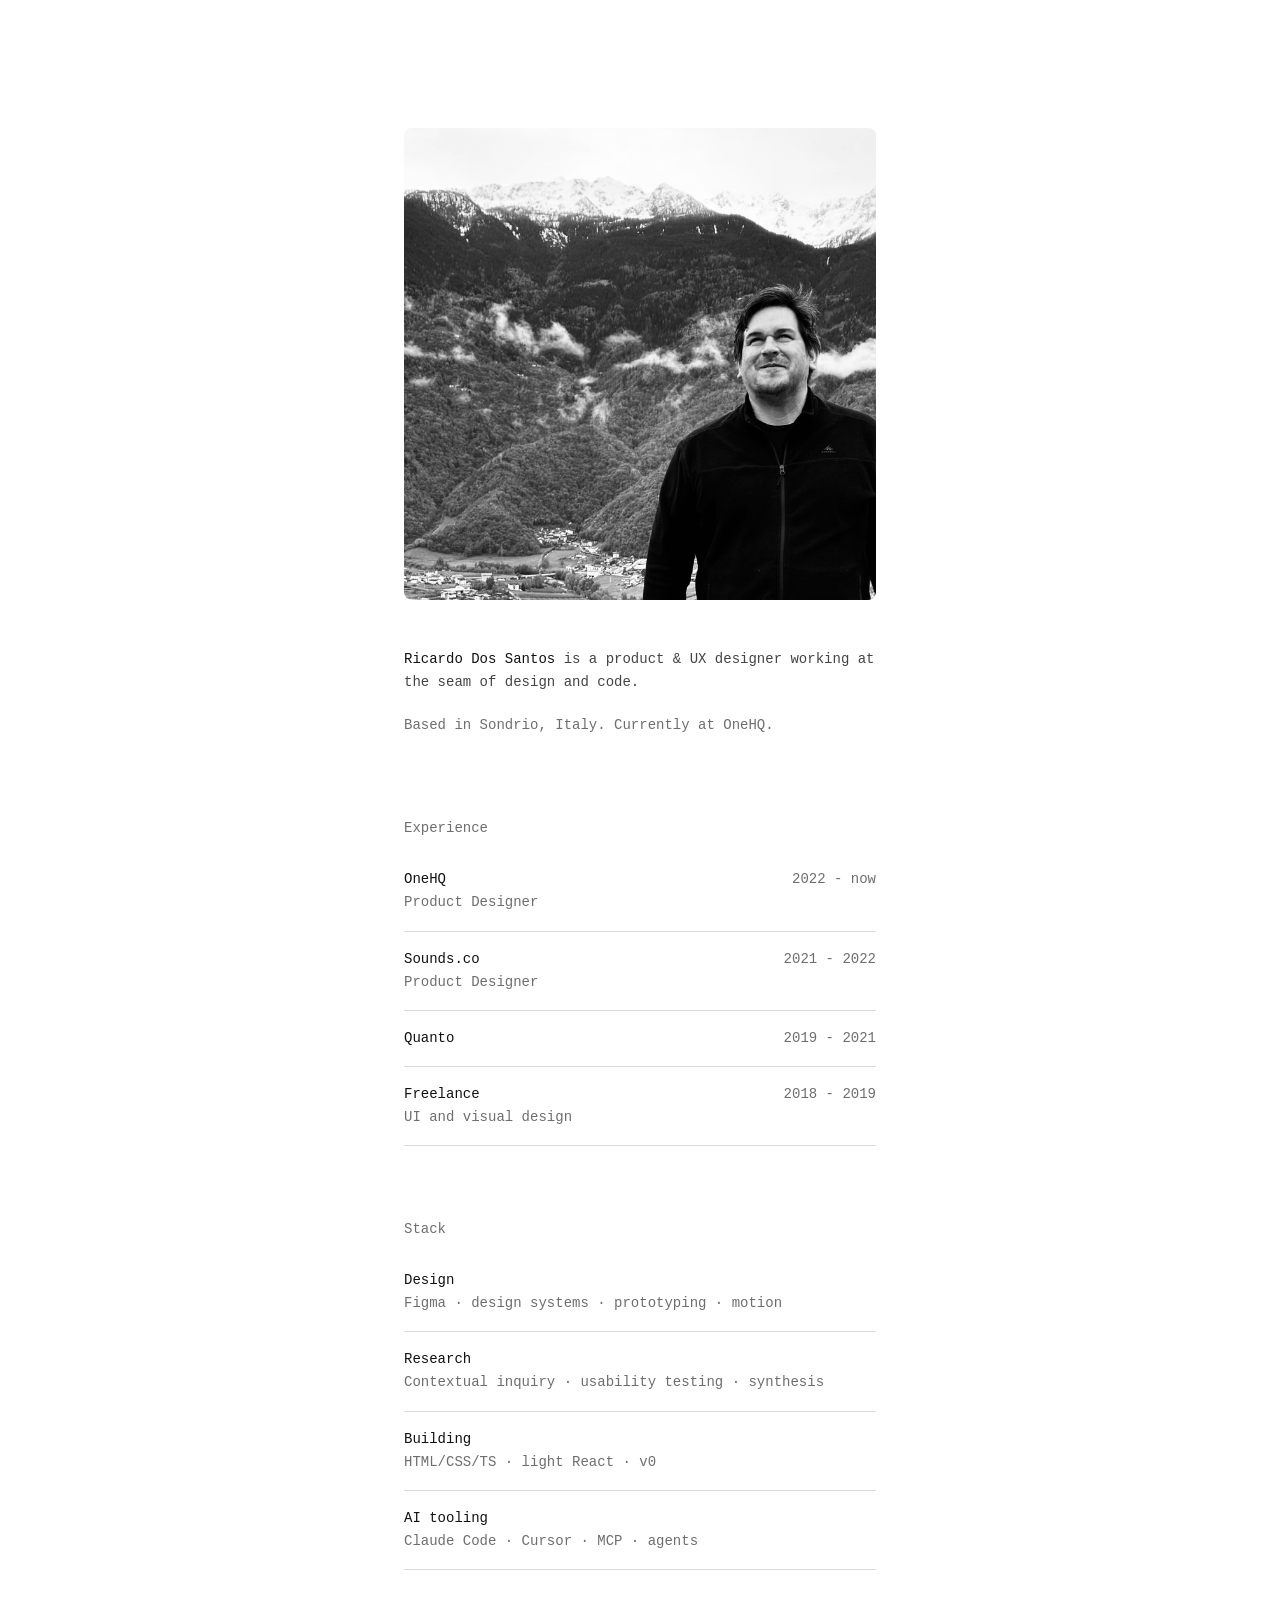
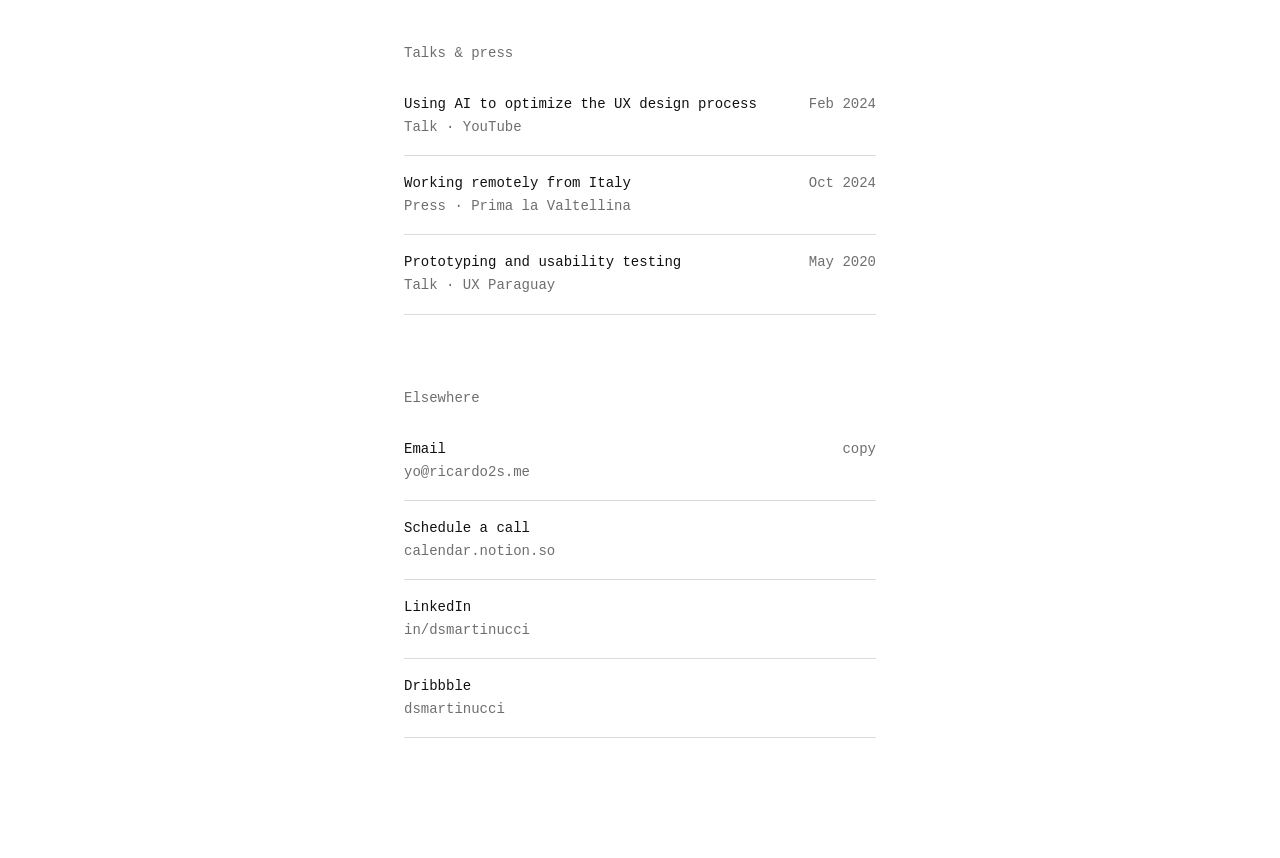
==== index.html @ 0531804f "Put the dome on the campanile, not on the nave Corrects the previous commit: it was the bell tower's" ====
<!DOCTYPE html>
<html lang="en">
<head>
  <meta charset="UTF-8" />
  <meta name="viewport" content="width=device-width, initial-scale=1.0" />
  <base href="/" />
  <title>Ricardo Dos Santos · Product &amp; UX Designer</title>
  <meta name="description" content="Product & UX Designer at OneHQ since 2022. Design engineering, AI prototyping, design systems. Based in Sondrio, Italy. Open to new work." />
  <meta name="author" content="Ricardo Dos Santos" />
  <meta name="robots" content="index, follow" />
  <meta name="color-scheme" content="light" />
  <link rel="canonical" href="https://ricardo2s.me" />

  <!-- Open Graph -->
  <meta property="og:type"        content="website" />
  <meta property="og:url"         content="https://ricardo2s.me" />
  <meta property="og:title"       content="Ricardo Dos Santos · Product &amp; UX Designer" />
  <meta property="og:description" content="Product & UX Designer at OneHQ since 2022. Design engineering, AI prototyping, design systems. Based in Sondrio, Italy. Open to new work." />
  <meta property="og:image"       content="https://ricardo2s.me/og.jpg" />
  <meta property="og:image:width"  content="1200" />
  <meta property="og:image:height" content="630" />

  <!-- Twitter / X -->
  <meta name="twitter:card"        content="summary_large_image" />
  <meta name="twitter:title"       content="Ricardo Dos Santos · Product &amp; UX Designer" />
  <meta name="twitter:description" content="Product & UX Designer at OneHQ since 2022. Design engineering, AI prototyping, design systems. Based in Sondrio, Italy. Open to new work." />
  <meta name="twitter:image"       content="https://ricardo2s.me/og.jpg" />

  <link rel="icon" href="data:image/svg+xml,<svg xmlns='http://www.w3.org/2000/svg' viewBox='0 0 100 100'><rect width='100' height='100' fill='%23fff'/><text x='50' y='72' text-anchor='middle' font-family='monospace' font-size='64' font-weight='500' fill='%23111'>R</text></svg>" />

  <script type="application/ld+json">
  {
    "@context": "https://schema.org",
    "@type": "Person",
    "name": "Ricardo Dos Santos",
    "url": "https://ricardo2s.me",
    "email": "yo@ricardo2s.me",
    "jobTitle": "Product & UX Designer",
    "description": "Product & UX Designer at OneHQ since 2022, specialising in design engineering, AI prototyping, and design systems for complex software.",
    "worksFor": { "@type": "Organization", "name": "OneHQ" },
    "address": { "@type": "PostalAddress", "addressLocality": "Sondrio", "addressCountry": "IT" },
    "sameAs": [
      "https://www.linkedin.com/in/dsmartinucci/",
      "https://dribbble.com/dsmartinucci",
      "https://www.youtube.com/watch?v=5tUJJ2RIlOk",
      "https://www.youtube.com/watch?v=HroZjVayy50"
    ]
  }
  </script>

  <link rel="stylesheet" href="style.css" />
</head>
<body>
  <div class="wrap">
    <main>

      <!-- HOME -->
      <section class="page" id="page-home">

        <img class="portrait" src="img/portrait-mountain.jpg" width="742" height="742"
             alt="Ricardo Dos Santos, with the Valtellina valley and snow-topped Alps behind him" />

        <div class="intro">
          <p><span class="name">Ricardo Dos Santos</span> is a product &amp; UX designer working at the seam of design and code.</p>
          <p class="dim">Based in Sondrio, Italy. Currently at OneHQ.</p>
        </div>

        <section class="section" id="experience">
          <h2 class="label">Experience</h2>

          <a class="row" href="https://onehq.com" target="_blank" rel="noopener">
            <span class="row-title">OneHQ</span>
            <span class="row-meta">2022 - now</span>
            <span class="row-sub">Product Designer</span>
          </a>

          <a class="row" href="https://sounds.co" target="_blank" rel="noopener">
            <span class="row-title">Sounds.co</span>
            <span class="row-meta">2021 - 2022</span>
            <span class="row-sub">Product Designer</span>
          </a>

          <div class="row">
            <span class="row-title">Quanto</span>
            <span class="row-meta">2019 - 2021</span>
          </div>

          <div class="row">
            <span class="row-title">Freelance</span>
            <span class="row-meta">2018 - 2019</span>
            <span class="row-sub">UI and visual design</span>
          </div>
        </section>

        <section class="section" id="stack">
          <h2 class="label">Stack</h2>

          <div class="row">
            <span class="row-title">Design</span>
            <span class="row-sub">Figma · design systems · prototyping · motion</span>
          </div>
          <div class="row">
            <span class="row-title">Research</span>
            <span class="row-sub">Contextual inquiry · usability testing · synthesis</span>
          </div>
          <div class="row">
            <span class="row-title">Building</span>
            <span class="row-sub">HTML/CSS/TS · light React · v0</span>
          </div>
          <div class="row">
            <span class="row-title">AI tooling</span>
            <span class="row-sub">Claude Code · Cursor · MCP · agents</span>
          </div>
        </section>

        <section class="section" id="talks">
          <h2 class="label">Talks &amp; press</h2>

          <a class="row" href="https://www.youtube.com/watch?v=5tUJJ2RIlOk" target="_blank" rel="noopener">
            <span class="row-title">Using AI to optimize the UX design process</span>
            <span class="row-meta">Feb 2024</span>
            <span class="row-sub">Talk · YouTube</span>
          </a>

          <a class="row" href="https://primalavaltellina.it/tempo-libero/eventi/terza-edizione-dellappuntamento-annuale-di-sondrio-domani-dalle-parole-ai-fatti-la-valtellina-che-cambia/" target="_blank" rel="noopener">
            <span class="row-title">Working remotely from Italy</span>
            <span class="row-meta">Oct 2024</span>
            <span class="row-sub">Press · Prima la Valtellina</span>
          </a>

          <a class="row" href="https://www.youtube.com/watch?v=HroZjVayy50&amp;t=615s" target="_blank" rel="noopener">
            <span class="row-title">Prototyping and usability testing</span>
            <span class="row-meta">May 2020</span>
            <span class="row-sub">Talk · UX Paraguay</span>
          </a>
        </section>

        <section class="section" id="contact">
          <h2 class="label">Elsewhere</h2>

          <div class="row">
            <span class="row-title">Email</span>
            <button class="copy" type="button" data-copy="yo@ricardo2s.me" aria-live="polite">copy</button>
            <a class="row-sub" href="mailto:yo@ricardo2s.me">yo@ricardo2s.me</a>
          </div>
          <a class="row" href="https://calendar.notion.so/meet/ricardodossantos/quick-talk" target="_blank" rel="noopener">
            <span class="row-title">Schedule a call</span>
            <span class="row-sub">calendar.notion.so</span>
          </a>
          <a class="row" href="https://www.linkedin.com/in/dsmartinucci/" target="_blank" rel="noopener">
            <span class="row-title">LinkedIn</span>
            <span class="row-sub">in/dsmartinucci</span>
          </a>
          <a class="row" href="https://dribbble.com/dsmartinucci" target="_blank" rel="noopener">
            <span class="row-title">Dribbble</span>
            <span class="row-sub">dsmartinucci</span>
          </a>
        </section>
      </section>

      <section class="page page-case" id="page-workflow">
        <a class="back" href="/">← Ricardo Dos Santos</a>

        <h1 class="case-title">Workflow Automation Builder</h1>

        <div class="case-meta">
          <div class="kv"><span class="dim">client</span><span>OneHQ</span></div>
          <div class="kv"><span class="dim">role</span><span>Product Designer (IC)</span></div>
          <div class="kv"><span class="dim">team</span><span>1 PM · 3 Engineers · 1 Designer</span></div>
          <div class="kv"><span class="dim">duration</span><span>4 months</span></div>
          <div class="kv"><span class="dim">surface</span><span>Web app · enterprise CRM · insurance ops</span></div>
        </div>

        <div class="case-tldr">
          <span class="case-tldr-label">tl;dr</span>
          Built a node-based automation tool so insurance account managers could own their own workflows without touching engineering. 847 automations created in the first 90 days. The hard part wasn't the canvas. It was getting non-technical users past "trigger" and "conditional."
        </div>

        <figure class="case-img hero case-video">
          <video src="img/workflow-entry.mp4" autoplay loop muted playsinline></video>
        </figure>

        <h2 class="case-h2">how this started</h2>
        <p>
          Every repetitive process the team ran lived in someone's head or someone's spreadsheet. Policy renewals due in 30 days: one account manager had a color-coded Excel file she ran every Monday. Claim status changes: copy-pasted into an email, manually. Inbound form submissions: forwarded to the right person, by memory.
        </p>
        <p>
          Engineering had automated three things on request. All three were hardcoded and untouchable by anyone who wasn't a developer. One broke when the field it referenced got renamed. Nobody noticed for six weeks.
        </p>

        <div class="case-quote">
          "I have a Zap for that. I just can't tell IT about it."
          <span class="attr">D., account manager</span>
        </div>

        <h2 class="case-h2">what I mapped before opening Figma</h2>
        <p>
          I spent two weeks watching the team work. Not what they described in interviews. What they actually did.
        </p>
        <div class="case-metrics">
          <div class="case-metric">
            <span class="case-metric-label">distinct recurring manual triggers logged</span>
            <span class="case-metric-value">23</span>
          </div>
          <div class="case-metric">
            <span class="case-metric-label">manual follow-up actions per person per day</span>
            <span class="case-metric-value">11 (avg across 6 team members)</span>
          </div>
          <div class="case-metric">
            <span class="case-metric-label">Zapier accounts running outside IT knowledge</span>
            <span class="case-metric-value">3 · paid out of personal budgets</span>
          </div>
        </div>
        <p>
          The Zapier accounts were the signal. When people solve a problem outside the product with their own money, the product has failed them. They didn't need convincing. They needed something better.
        </p>

        <h2 class="case-h2">the design bet: graph, not recipe</h2>
        <p>
          Recipe-style automation (when X, do Y) would have covered about 70% of the use cases. The other 30% required branching: if a client responds within 48 hours, do this; if not, do that. For an insurance CRM, that 30% holds most of the actual value. Renewals are conditional. Claims routing is conditional. Everything downstream of an inbound request is conditional.
        </p>
        <p>
          We went with a visual node graph.
        </p>

<div class="diagram">┌──────────────────────────────────────┬─────────────────┐
│  canvas                   [Run][Pub] │  Add a Node     │
│                                      │                 │
│  ┌──────────────────┐                │  Conditionals   │
│  │ ◉ Email Received │                │  Pull Record    │
│  └────────┬─────────┘                │  Send Email     │
│           │                          │  Update Field   │
│       ┌───▼───┐                      │  Schedule Mtg   │
│  ╔════╡  If   ╞════╗                 │  Create Task    │
│  ║    └───────┘    ║                 │  ...            │
│  ▼False            ▼True             └─────────────────┘
│  ┌──────────┐  ┌──────────────┐                        │
│  │ Follow-up│  │ Send Email   │                        │
│  └──────────┘  └──────────────┘                        │
└────────────────────────────────────────────────────────┘</div>

        <p>
          The risk was complexity. These users were not developers. So we constrained it hard: nodes snap to a grid, edges draw themselves, the canvas opens on a single question before anything else appears.
        </p>

        <figure class="case-img">
          <img src="img/workflow-triggers.png" alt="Trigger selection sidebar with 9 trigger types and descriptions" loading="lazy" />
        </figure>

        <h2 class="case-h2">the trigger list (six weeks to define nine types)</h2>
        <p>
          We launched with nine triggers: Manual, On Schedule, On Field Change, On Email Received, On Chat Message, HTTP Request, On App Event, On Form Submission, Triggered by Another Workflow.
        </p>
        <p>
          Getting there took six weeks and two rounds of user testing. "On Field Change" failed the language test. In early testing, 42% of users could explain what it would do from the label alone. We renamed it to "When a record is updated." In the second round, 89% got it right on first read. The naming was as much of a product decision as the feature itself.
        </p>

        <figure class="case-img">
          <img src="img/workflow-actions.png" alt="Action node list: Conditionals, Pull Record Data, Create Follow-up, Update Record Field, Send Email and more" loading="lazy" />
        </figure>

        <h2 class="case-h2">node config: always inline, never a modal</h2>
        <p>
          Each node opens its settings in a right panel that stays open. Not a modal, never a modal. Account managers need to look at other nodes in the canvas while they configure a new one. A modal blocks that. A panel doesn't.
        </p>

        <figure class="case-img">
          <img src="img/workflow-schedule.png" alt="On Schedule trigger config: frequency, time of day, trigger on weekends toggle" loading="lazy" />
        </figure>

        <p>
          Data mapping lets users pull values from upstream nodes into any text field via a "/" shortcut. It's the most powerful interaction in the product and the hardest to discover. We shipped a tooltip at launch. An interactive walkthrough would have been better.
        </p>

        <figure class="case-img">
          <img src="img/workflow-if.png" alt="IF conditional node config: field selector, condition, value, And/Or logic" loading="lazy" />
        </figure>

        <h2 class="case-h2">what the IF node taught me about naming</h2>
        <p>
          The branch node ships as "If." In testing we called it "Conditional," "Branch," "Route," and "Filter." "If" was the only name that didn't need a sentence of explanation after it.
        </p>
        <p>
          The True/False labels on the output connectors caused the most confusion of anything in the product. We tested "Yes/No," "Match/No match," "Pass/Fail." Nothing landed cleanly. True/False survived because it's what people already knew from spreadsheet formulas and Zapier. Not great but familiar. We kept it.
        </p>

        <figure class="case-img">
          <img src="img/workflow-canvas.png" alt="Workflow canvas showing multi-input Merge node with Input 1 and Input 2 labeled connectors" loading="lazy" />
        </figure>

        <h2 class="case-h2">what shipped, what got cut</h2>
        <div class="shipcut">
          <div class="shipcut-col shipped">
            <h4>shipped</h4>
            <ul>
              <li>visual node canvas (drag, snap, auto-connect)</li>
              <li>8 trigger types with inline config panels</li>
              <li>9 action nodes (Send Email, Update Field, Follow-up, Create Task, and more)</li>
              <li>If / Merge / Switch / Stop &amp; Error / Wait</li>
              <li>data mapping via "/" shortcut</li>
              <li>3-step wizard: Setup, Flow, Launch</li>
              <li>12 pre-built flow templates</li>
              <li>manual Run button for test execution</li>
            </ul>
          </div>
          <div class="shipcut-col cut">
            <h4>cut / deferred</h4>
            <ul>
              <li>workflow run history and error logs</li>
              <li>version history for published flows</li>
              <li>AI-assisted flow generation (designed, not shipped)</li>
              <li>shared flow ownership (1 owner at launch)</li>
              <li>mobile trigger support</li>
            </ul>
          </div>
        </div>

        <h2 class="case-h2">what I'd do differently</h2>
        <p>
          Data mapping is the hardest interaction in the product and I gave it the least design time. The "/" shortcut works but it's nearly invisible. I'd spend a full sprint just on discoverability before shipping.
        </p>
        <p>
          I'd also cut action nodes at launch. We shipped 9. Users live inside 4 of them (Send Email, Update Record Field, Create Follow-up, If). The other 5 are there and mostly ignored. Fewer nodes at launch means less to learn, fewer edge cases in QA, and a shorter list for people who are already overwhelmed.
        </p>
        <p>
          And I'd ship run history on day one. Without it, debugging a broken workflow means re-running it manually and watching the canvas. That's fine for builders but terrible for the ops person who inherited a flow they didn't write.
        </p>

        <div class="case-foot"><a class="link" href="/">← Ricardo Dos Santos</a></div>
      </section>

      <section class="page page-case" id="page-com-hub">
        <a class="back" href="/">← Ricardo Dos Santos</a>

        <h1 class="case-title">Work &amp; Communication Hub</h1>

        <div class="case-meta">
          <div class="kv"><span class="dim">client</span><span>OneHQ</span></div>
          <div class="kv"><span class="dim">role</span><span>Product Designer (IC)</span></div>
          <div class="kv"><span class="dim">team</span><span>1 PM · 2 Engineers · 1 Designer</span></div>
          <div class="kv"><span class="dim">duration</span><span>6 months</span></div>
          <div class="kv"><span class="dim">surface</span><span>Web app · enterprise</span></div>
        </div>

        <div class="case-tldr">
          <span class="case-tldr-label">tl;dr</span>
          Shipped a sticky workbar and a Speed Work toggle. Median time-to-send dropped from 47s to 19s for power users. The hard part wasn't the workbar. It was convincing the PM that a toggle for 12% of users was worth building.
        </div>

        <figure class="case-img hero">
          <img src="img/comhub-hero.png" alt="OneHQ Work & Communication Hub hero screen" loading="lazy" />
        </figure>

        <h2 class="case-h2">how this started</h2>
        <p>
          Our best rep had seven product tabs open when I shadowed her one morning. She was sending a renewal reminder. She'd normalized it.
        </p>
        <p>
          I spent two weeks shadowing five more people. Every one of them had built their own system: saved URLs, sticky notes, a shared spreadsheet one of them called "the graveyard." The product wasn't broken. It had just never been designed for this volume of work.
        </p>

        <div class="case-quote">
          "I'm not slow. I just have a lot of windows."
          <span class="attr">Ang, account manager</span>
        </div>

        <h2 class="case-h2">what we measured before touching anything</h2>
        <p>
          I refused to open Figma until we had numbers. Every improvement had to map back to one of these.
        </p>

        <div class="case-metrics">
          <div class="case-metric">
            <span class="case-metric-label">median time-to-send</span>
            <span class="case-metric-value">47 seconds (p95: 2m 14s)</span>
          </div>
          <div class="case-metric">
            <span class="case-metric-label">context switches per send</span>
            <span class="case-metric-value">6.2</span>
          </div>
          <div class="case-metric">
            <span class="case-metric-label">template reuse rate</span>
            <span class="case-metric-value">11%</span>
          </div>
          <div class="case-metric">
            <span class="case-metric-label">"who's sending this?" pings per day</span>
            <span class="case-metric-value">34 per team</span>
          </div>
        </div>

        <h2 class="case-h2">the design bet: one surface, always visible</h2>
        <p>
          We weighed three directions.
        </p>
        <ol class="case-list numbered">
          <li>A full-screen composer (what competitors do).</li>
          <li>A command palette ("cmd+k but for sending").</li>
          <li>A persistent dock at the bottom of the workspace.</li>
        </ol>
        <p>
          We shipped option three. The composer tested fastest in isolation but broke the moment reps had to cross-reference client data mid-send. The command palette tested great with our three power users and poorly with everyone else.
        </p>

<div class="diagram">┌──────────────────────────────────────────────────┐
│  workspace                              [user] ▾ │
├──────────────────────────────────────────────────┤
│                                                  │
│           main content (clients, threads)        │
│                                                  │
├──────────────────────────────────────────────────┤
│ <span class="em">[campaign ▾] [template ▾]</span>  <span class="hl">[⚡ speed]</span>   <span class="em">[send →]</span> │
└──────────────────────────────────────────────────┘
  ↑ persistent workbar</div>

        <figure class="case-img">
          <img src="img/comhub-workbar.png" alt="Persistent workbar: campaign, template, speed toggle, send" loading="lazy" />
        </figure>

        <p>
          The workbar stays visible across the whole workspace. You open a client, the workbar knows. You switch to a thread, it follows. Campaign and template live as dropdowns. Send lives there. That's the whole ceremony.
        </p>

        <h2 class="case-h2">speed work (the unpopular idea)</h2>
        <p>
          Power users kept telling us they didn't need the preview. They didn't need the confirm modal. They wanted a button that fired.
        </p>
        <p>
          Building a "power mode" for 12% of users is a hard sell. It looks like scope creep. The pitch that landed wasn't "power users want this." It was: <span class="hl">those 12% of users drive 58% of our sends. When they're slow revenue is slow.</span>
        </p>

        <figure class="case-img">
          <img src="img/comhub-speedwork.png" alt="Speed Work mode with minimal UI and optimistic send" loading="lazy" />
        </figure>

        <p>
          Speed Work is one toggle. On: no preview modal, optimistic send, a 5-second undo toast. Off: the default path, unchanged. No one was forced to use it. It spread anyway user to user, the way good tools do.
        </p>

        <h2 class="case-h2">ownership (the thing I underestimated)</h2>
        <p>
          "Who's sending this one" sounded like a polish issue. It wasn't. I lost two weeks to it. In a team of 8 reps covering 400 clients, message authorship is a coordination problem, not a display problem.
        </p>
        <p>
          We ended up with identity pills: avatar, name, role badge, visible in the composer, in the thread, and in the send receipt. It looks obvious in the final design. It took four rounds to get there.
        </p>

        <figure class="case-img">
          <img src="img/comhub-preview.png" alt="Preview dialog with sender identity and template variable diff" loading="lazy" />
        </figure>

        <h2 class="case-h2">what shipped, what got cut</h2>
        <div class="shipcut">
          <div class="shipcut-col shipped">
            <h4>shipped</h4>
            <ul>
              <li>persistent workbar</li>
              <li>speed work toggle</li>
              <li>identity pills across composer, thread, receipt</li>
              <li>preview with template variable diff</li>
              <li>undo toast (5s, keyboard shortcut)</li>
            </ul>
          </div>
          <div class="shipcut-col cut">
            <h4>cut / deferred</h4>
            <ul>
              <li>scheduled send (engineering scoping risk)</li>
              <li>AI-suggested replies (not enough training data)</li>
              <li>manager analytics dashboard (out of scope)</li>
              <li>shared drafts (punted to v2)</li>
            </ul>
          </div>
        </div>

        <h2 class="case-h2">what I'd do differently</h2>
        <p>
          The first version of the workbar had too many features. I tried to solve three problems at once. We stripped it twice before launch and it still felt busy. Next time I'd start with a smaller workbar and earn the real estate.
        </p>
        <p>
          I also shipped Speed Work without an onboarding flow, assuming it'd spread organically. It did, but slowly. A 20-second tooltip tour would have cut adoption time in half.
        </p>

        <div class="case-foot"><a class="link" href="/">← Ricardo Dos Santos</a></div>
      </section>

      <section class="page page-case" id="page-reports">
        <a class="back" href="/">← Ricardo Dos Santos</a>

        <h1 class="case-title">Report Builder</h1>

        <div class="case-meta">
          <div class="kv"><span class="dim">client</span><span>OneHQ</span></div>
          <div class="kv"><span class="dim">role</span><span>Product Designer (IC)</span></div>
          <div class="kv"><span class="dim">team</span><span>2 Engineers · 1 Designer</span></div>
          <div class="kv"><span class="dim">duration</span><span>8 months</span></div>
          <div class="kv"><span class="dim">surface</span><span>Web-based report composition tool</span></div>
        </div>

        <div class="case-tldr">
          <span class="case-tldr-label">tl;dr</span>
          Replaced a manual slides-and-exports process with a canvas that composes live-data reports. Monthly report prep dropped from 4h 28m to 22 minutes. The support category for "wrong carrier name" closed entirely.
        </div>

        <figure class="case-img hero">
          <img src="img/reports-hero.png" alt="Report Builder hero screen" loading="lazy" />
        </figure>

        <h2 class="case-h2">the backstory</h2>
        <p>
          Every month, account managers pulled data out of the product, pasted it into slides, branded it, and emailed it to clients. Every month something broke. Someone spelled Travelers as Traveler's. A KPI was from the wrong date range. A logo was outdated.
        </p>
        <p>
          A previous team had shipped a form-based export tool. Nobody used it. Opening it was the running joke on the account team.
        </p>

        <div class="case-quote">
          "I know the numbers are right when I send it. I just don't know they'll still be right next week."
          <span class="attr">M., senior account manager</span>
        </div>

        <h2 class="case-h2">what I did before designing anything</h2>
        <ol class="case-list numbered">
          <li>Read 180 support tickets tagged "reporting."</li>
          <li>Sat with four account managers through a full monthly cycle (two weeks each).</li>
          <li>Pulled 12 real reports that had gone to clients and diffed them against the source data.</li>
        </ol>
        <p>
          Three of twelve had numbers that didn't match our own database. Not because anyone was careless. The copy-paste window was just too wide.
        </p>

        <h2 class="case-h2">the bet: a canvas, not a form</h2>
        <p>
          The form-based version failed because forms force you to think in fields. Reporting is visual. You need to see the thing you're making.
        </p>
        <p>
          We chose a three-panel canvas: section hierarchy on the left, live canvas in the middle, block settings on the right. Add a section. Drop in a chart block. Bind it to a query. Done.
        </p>

<div class="diagram">┌──────────┬─────────────────────────────────┬──────────┐
│          │                                 │          │
│ sections │   <span class="em">canvas</span>                        │ settings │
│          │                                 │          │
│  ▸ over  │   ┌─────────────┐ ┌──────────┐  │  block   │
│  ▸ prem  │   │ <span class="em">KPI · loss%</span> │ │ <span class="em">chart</span>    │  │   type ▾ │
│  ▸ clms  │   └─────────────┘ └──────────┘  │   color ▾│
│  ▸ renew │   ┌────────────────────────────┐│   group ▾│
│  ▸ notes │   │ <span class="em">table · top 10 carriers</span>    ││          │
│          │   └────────────────────────────┘│          │
│          │                                 │          │
├──────────┴─────────────────────────────────┴──────────┤
│  <span class="hl">as-of · 2024-03-31</span>     [ preview ]   [ schedule → ]  │
└───────────────────────────────────────────────────────┘</div>

        <figure class="case-img">
          <img src="img/reports-canvas.png" alt="Report canvas with sections, blocks, and settings panel" loading="lazy" />
        </figure>

        <p>
          The risk was that canvases invite Figma-level expectations. We scoped it hard: five section types, seven block types, no freeform positioning. If you wanted a custom layout, the answer was no. That was an unpopular stance and it held.
        </p>

        <h2 class="case-h2">versioning (the actually hard part)</h2>
        <p>
          I thought versioning would be a footer with a date. It took eight weeks.
        </p>
        <p>
          The problem: a client asks in April for "the one from February." If we re-render live, the numbers have changed. Monthly premium went up. Three claims closed. It's not the same report. If we freeze it, we need a real versioning model with an immutable snapshot.
        </p>
        <p>
          We built freeze dates. Pressing send creates a snapshot with the as-of date in the header and footer. A publishing-history timeline shows every version ever sent, who sent it, when, with a thumbnail. Any version can be previewed, re-sent, or forked into a new draft.
        </p>
        <p>
          This is the feature that won the team over. Reports stopped being files in someone's inbox and started being records in the product.
        </p>

        <figure class="case-img">
          <img src="img/reports-history.png" alt="Publishing history with thumbnail timeline of versions" loading="lazy" />
        </figure>

        <h2 class="case-h2">scheduling (almost got cut)</h2>
        <p>
          Scheduling kept almost getting cut. Engineering flagged risk three times. The PM pushed back twice.
        </p>
        <p>
          I pushed for it because of one observation. The actual bottleneck on reporting wasn't writing the report. It was remembering to send it. 38% of delayed-report support tickets were "I forgot to send it on Friday."
        </p>
        <p>
          It shipped. Recurring weekly and monthly, timezone aware, natural-language summary ("every first Monday at 9am ET"), one-click pause, next-send preview. Within three months scheduling accounted for 72% of all sends.
        </p>

        <h2 class="case-h2">in-place chart editing</h2>
        <p>
          Small one, worth mentioning. Charts are editable directly on the canvas, not in a separate modal. Change the type, color, grouping, date range, live.
        </p>
        <p>
          We built this because our earliest prototype had an "edit chart" modal and testing showed users opening it, closing it, opening it, closing it, just to double-check what the chart looked like against the rest of the page.
        </p>

        <figure class="case-img">
          <img src="img/reports-inplace.png" alt="In-place chart editing on the canvas" loading="lazy" />
        </figure>

        <h2 class="case-h2">what I'd do differently</h2>
        <p>
          I over-engineered the block types. We shipped seven. Users live inside three of them (KPI, table, chart). The other four are dead weight maintained at cost. Next time I'd ship three, wait six months, add based on what users actually ask for.
        </p>
        <p>
          Publishing history is fine, but it should have been reachable from outside the builder. You still have to open a report to see its history. A portfolio-level "all reports ever sent" view is the first thing users ask for, and it's still on the backlog.
        </p>

        <div class="case-foot"><a class="link" href="/">← Ricardo Dos Santos</a></div>
      </section>
    </main>
  </div>

  <!-- Easter egg. Reached by triple-clicking the portrait; no affordance by design. -->
  <div class="scene" id="scene" hidden>
    <svg class="scene-art" viewBox="0 0 900 520" fill="none" aria-hidden="true"
         stroke="#15130f" stroke-linecap="round" stroke-linejoin="round">
      <defs>
        <!-- warps clean vectors into ragged, charcoal-ish lines -->
        <filter id="rough" x="-12%" y="-12%" width="124%" height="124%">
          <feTurbulence type="fractalNoise" baseFrequency="0.032" numOctaves="4" seed="11" result="n" />
          <feDisplacementMap in="SourceGraphic" in2="n" scale="7" xChannelSelector="R" yChannelSelector="G" />
        </filter>
        <filter id="rough2" x="-12%" y="-12%" width="124%" height="124%">
          <feTurbulence type="fractalNoise" baseFrequency="0.05" numOctaves="3" seed="29" result="n" />
          <feDisplacementMap in="SourceGraphic" in2="n" scale="5" xChannelSelector="R" yChannelSelector="G" />
        </filter>
        <filter id="rough3" x="-25%" y="-25%" width="150%" height="150%">
          <feTurbulence type="fractalNoise" baseFrequency="0.09" numOctaves="2" seed="5" result="n" />
          <feDisplacementMap in="SourceGraphic" in2="n" scale="2.2" xChannelSelector="R" yChannelSelector="G" />
        </filter>
      </defs>

      <!-- birds -->
      <g class="ink" stroke-width="2.2" filter="url(#rough2)">
        <path d="M258 118c13-12 24-10 32 2 10-11 21-10 30 3" />
        <path d="M264 122c12-11 23-9 31 3" opacity=".45" />
        <path d="M648 150c9-8 17-7 23 2 7-8 15-7 21 2" />
      </g>

      <!-- distant range -->
      <g class="ink" stroke-width="1.6" opacity=".3" filter="url(#rough)">
        <path d="M40 352 176 232q22-30 44 2l52 68 88-104q20-26 40 4l56 74 84-92q20-24 38 2l58 76 120-92 96 142" />
      </g>

      <!-- the range: straight slopes, tips only just rounded off -->
      <g class="ink" stroke-width="3.6" filter="url(#rough)">
        <path d="M50 438 238 244q12-26 24 4l58 58 28-12 88-108q16-30 32 6l78 100 80-42q12-24 24 6l192 182" />
      </g>
      <g class="ink" stroke-width="2.2" opacity=".5" filter="url(#rough2)">
        <path d="M56 436 242 248q11-25 23 4l57 56 28-12 87-106q15-29 31 6l77 98 79-40q11-23 23 6l189 180" />
      </g>

      <!-- creases -->
      <g class="ink" stroke-width="1.9" opacity=".65" filter="url(#rough2)">
        <path d="M250 234l18 52-14 22 22 32" />
        <path d="M462 176l22 60-16 28 28 44-14 26" />
        <path d="M648 244l16 40-12 20 20 30" />
      </g>

      <!-- hatching down the shaded faces -->
      <g class="ink hatch" stroke-width="1.7" opacity=".42" filter="url(#rough)">
        <path d="M264 248l20 86M276 260l22 92M288 272l22 92M300 284l20 84M312 296l18 74" />
        <path d="M476 192l26 104M488 206l30 116M500 220l32 122M512 234l32 124M524 248l30 116M536 260l28 106M548 274l24 92" />
        <path d="M662 258l20 68M674 272l22 74M686 286l22 74" />
        <path d="M702 302l24 78M716 316l26 82M730 330l26 80M744 344l24 74M758 358l22 66" />
      </g>

      <!-- pines on the shore -->
      <g class="fill" fill="#15130f" stroke="none" filter="url(#rough2)">
        <path d="M150 436h-3v-12l-11 5 6-9-9 3 8-11-7 2 8-11-6 1 12-17 12 17-6-1 8 11-7-2 8 11-9-3 6 9-11-5v12h-3z" />
        <path d="M214 436h-2v-9l-8 4 5-7-7 2 6-8-5 1 6-8-5 1 9-13 9 13-5-1 6 8-5-1 6 8-7-2 5 7-8-4v9h-2z" />
        <path d="M786 436h-3v-11l-10 5 6-8-9 3 8-11-7 2 8-11-6 1 12-16 12 16-6-1 8 11-7-2 8 11-9-3 6 8-10-5v11h-3z" />
        <path d="M832 436h-2v-9l-8 4 5-7-7 2 6-8-5 1 6-8-5 1 9-13 9 13-5-1 6 8-5-1 6 8-7-2 5 7-8-4v9h-2z" />
      </g>

      <!-- the hamlet: a church and one house on the lower slopes -->
      <g class="ink house" stroke-width="1.9" filter="url(#rough3)">
        <!-- small church: campanile on the left, nave under a gable, dome on the tower -->
        <g transform="translate(374,434) scale(.78)">
          <path d="M-20 0v-40M-6 0v-40" />
          <path d="M-22-40h18" />
          <path d="M-16-27v-5q3-4 6 0v5z" />
          <path d="M-22-41C-22-52-18-56-13-57C-8-56-4-52-4-41" />
          <path d="M-23-43C-23-54-18-59-13-60C-8-59-3-54-3-43" />
          <path d="M-13-60v-8M-16-65h6" />
          <path d="M-19-13h12M-19-24h12" opacity=".45" />
          <path d="M-4 0v-13M20 0v-13M-4 0h24" />
          <path d="M-8-12 8-24 24-12" />
          <path d="M-8-15 8-27 24-15" />
          <path d="M4 0v-8h6v8" />
          <path d="M-1-6h4M14-6h4M14-11h4" opacity=".55" />
        </g>

        <g transform="translate(716,432) scale(.68)">
          <path d="M-19 0v-17M19 0v-17M-19 0h38" />
          <path d="M-25-16 0-34l25 18" />
          <path d="M-25-19 0-37l25 18" />
          <path d="M-21-17h42" />
          <path d="M-19-27v-11h6v8" />
          <path d="M-4 0v-10h7v10" />
          <path d="M-16-5h7M-4-5h6M8-4h8M-16-11h6M4-12h5" opacity=".6" />
          <path d="M-19-23l8-5M-13-26l8-5M6-29l8 5M13-25l8 5" opacity=".55" />
          <g class="smoke">
            <path d="M-16-41c-5-6 3-9 0-15s3-9 2-15" stroke-width="1.5" opacity=".5" />
            <path d="M-13-44c-4-5 3-7 1-12" stroke-width="1.2" opacity=".3" />
          </g>
        </g>
      </g>

      <!-- shoreline, where the range meets the water -->
      <g class="ink ground" stroke-width="2.4" opacity=".8" filter="url(#rough)">
        <path d="M52 440q22-5 44 0t44 0 44 0 44 0 44 0 44 0 44 0 44 0 44 0 44 0 44 0 44 0 44 0 44 0 44 0 44 0 44 0" />
      </g>

      <!-- the river -->
      <g class="ink river" stroke-width="2.2" filter="url(#rough)">
        <path d="M96 458q18-7 36 0t36 0 36 0 36 0 36 0 36 0 36 0 36 0 36 0 36 0 36 0 36 0 36 0 36 0 36 0" />
      </g>
      <g class="ink river" stroke-width="1.8" opacity=".55" filter="url(#rough2)">
        <path d="M148 472q16-6 32 0t32 0 32 0 32 0 32 0 32 0 32 0 32 0 32 0 32 0 32 0 32 0" />
        <path d="M212 486q14-6 28 0t28 0 28 0 28 0 28 0 28 0 28 0 28 0 28 0 28 0" />
      </g>
      <g class="ink river" stroke-width="1.6" opacity=".35" filter="url(#rough2)">
        <path d="M300 498q12-5 24 0t24 0 24 0 24 0 24 0 24 0 24 0" />
        <path d="M262 464q12-5 24 0t24 0 24 0" />
        <path d="M598 466q12-5 24 0t24 0 24 0" />
      </g>
    </svg>

    <div class="scene-note">
      <p>I came to Italy to see my grandfather's birthplace, Piuro. Since I visited, I can't unplug my heart from it.</p>
      <span class="scene-esc">esc</span>
    </div>
  </div>

  <script src="script.js"></script>
</body>
</html>
---- style.css ----
/* =============================================
   RICARDO DOS SANTOS
   Monospace, one column, no chrome.
   ============================================= */

*, *::before, *::after {
  box-sizing: border-box;
  margin: 0;
  padding: 0;
}

:root {
  --bg:    #fff;
  --fg:    #111;      /* headings, emphasis */
  --body:  #444;      /* running prose        - 9.7:1 */
  --dim:   #6e6e6e;   /* meta, captions, labels - 5.1:1 */
  --faint: #a3a3a3;   /* decoration only, never plain text */
  --line:  rgba(0, 0, 0, 0.14);

  --mono: ui-monospace, 'SF Mono', SFMono-Regular, Menlo, 'JetBrains Mono',
          'Cascadia Mono', Consolas, monospace;

  --col: 520px;
}

html {
  background: var(--bg);
  -webkit-text-size-adjust: 100%;
}

body {
  background: var(--bg);
  color: var(--body);
  font-family: var(--mono);
  font-size: 14px;
  line-height: 1.65;
  font-weight: 400;
  /* no antialiased override here: it thins dark-on-light text.
     Subpixel rendering keeps the mono at its intended weight. */
}

::selection {
  background: var(--fg);
  color: var(--bg);
}

a {
  color: inherit;
  text-decoration: none;
}

strong, b { font-weight: 500; color: var(--fg); }

img, video { display: block; max-width: 100%; height: auto; }

::-webkit-scrollbar { width: 8px; height: 8px; }
::-webkit-scrollbar-track { background: transparent; }
::-webkit-scrollbar-thumb { background: #d4d4d4; }
::-webkit-scrollbar-thumb:hover { background: #bdbdbd; }

/* =============================================
   LAYOUT
   ============================================= */
.wrap {
  width: 100%;
  max-width: var(--col);
  margin: 0 auto;
  padding: 128px 24px 120px;
}

.page { display: none; }
.page.is-active { display: block; }

/* =============================================
   INTRO
   ============================================= */
.portrait {
  width: 100%;
  aspect-ratio: 1 / 1;
  object-fit: cover;
  border-radius: 8px;
  margin-bottom: 48px;
  /* stops a triple-click leaving a stray selection. Not a hint: no
     cursor change, nothing visible. */
  user-select: none;
  -webkit-user-select: none;
}

.intro { margin-bottom: 80px; }

.intro p + p { margin-top: 20px; }
.intro .name { color: var(--fg); font-weight: 500; }

/* =============================================
   SECTIONS + ROWS
   ============================================= */
.section { margin-bottom: 72px; }
.section:last-of-type { margin-bottom: 0; }

.label {
  font-size: 14px;
  font-weight: 400;
  color: var(--dim);
  margin-bottom: 12px;
}

.row {
  display: grid;
  grid-template-columns: 1fr auto;
  gap: 0 20px;
  padding: 16px 0;
  border-bottom: 1px solid var(--line);
}

.row-title { color: var(--fg); font-weight: 500; }
.row-meta  { color: var(--dim); text-align: right; white-space: nowrap; }
.row-sub   { grid-column: 1; color: var(--dim); }

a.row {
  transition: opacity 0.15s;
}

a.row .row-title {
  text-decoration: underline;
  text-decoration-color: transparent;
  text-underline-offset: 3px;
  transition: text-decoration-color 0.15s;
}

a.row:hover .row-title { text-decoration-color: var(--fg); }
a.row:hover .row-sub   { color: var(--body); }

/* a row that carries its own actions instead of being one big link */
a.row-sub {
  justify-self: start;
  text-decoration: underline;
  text-decoration-color: transparent;
  text-underline-offset: 3px;
  transition: color 0.15s, text-decoration-color 0.15s;
}
a.row-sub:hover {
  color: var(--body);
  text-decoration-color: var(--faint);
}

.copy {
  justify-self: end;
  font: inherit;
  color: var(--dim);
  background: none;
  border: 0;
  padding: 0;
  cursor: pointer;
  transition: color 0.15s;
}
.copy:hover,
.copy:focus-visible { color: var(--fg); }
.copy.is-done { color: var(--fg); }

:focus-visible {
  outline: 1px solid var(--fg);
  outline-offset: 3px;
}

/* inline links inside prose and contact rows */
.link {
  color: var(--fg);
  text-decoration: underline;
  text-decoration-color: var(--faint);
  text-underline-offset: 3px;
  transition: text-decoration-color 0.15s;
}
.link:hover { text-decoration-color: var(--fg); }

/* =============================================
   CASE STUDY
   ============================================= */
.back {
  display: inline-block;
  margin-bottom: 56px;
  color: var(--dim);
  transition: color 0.15s;
}
.back:hover { color: var(--fg); }

.case-title {
  font-size: 20px;
  font-weight: 500;
  color: var(--fg);
  line-height: 1.4;
  margin-bottom: 28px;
}

.case-meta {
  margin-bottom: 36px;
  padding-bottom: 4px;
}

.kv {
  display: grid;
  grid-template-columns: 110px 1fr;
  gap: 0 20px;
  padding: 5px 0;
}
.kv .dim { color: var(--dim); }

.case-tldr { margin-bottom: 48px; }

.case-tldr-label {
  display: block;
  color: var(--dim);
  margin-bottom: 8px;
}

.case-tldr { color: var(--fg); }

.case-h2 {
  font-size: 14px;
  font-weight: 500;
  color: var(--fg);
  margin: 64px 0 20px;
  padding-top: 24px;
  border-top: 1px solid var(--line);
}

.case-body p + p { margin-top: 20px; }
.page-case p { margin-bottom: 20px; }
.page-case p:last-child { margin-bottom: 0; }

.hl { color: var(--fg); }
.dim { color: var(--dim); }
.em  { color: var(--fg); }
.small { font-size: 13px; }

/* quote */
.case-quote {
  margin: 32px 0;
  padding-left: 20px;
  border-left: 1px solid var(--line);
  color: var(--fg);
}
.case-quote .attr {
  display: block;
  margin-top: 10px;
  color: var(--dim);
}

/* lists */
.case-list {
  margin: 0 0 20px;
  padding-left: 22px;
}
.case-list li { margin-bottom: 8px; }
.case-list.numbered { list-style: decimal; }

/* images */
figure.case-img {
  margin: 32px 0;
  border: 1px solid var(--line);
}
figure.case-img img,
figure.case-img video { width: 100%; }

/* ascii diagrams */
.diagram {
  font-family: var(--mono);
  font-size: 11px;
  line-height: 1.4;
  color: var(--dim);
  white-space: pre;
  overflow-x: auto;
  margin: 28px 0;
  padding: 20px;
  border: 1px solid var(--line);
}

/* shipped / cut */
.shipcut {
  display: grid;
  grid-template-columns: 1fr 1fr;
  gap: 32px;
  margin: 24px 0;
}
.shipcut h4 {
  font-size: 14px;
  font-weight: 400;
  color: var(--dim);
  margin-bottom: 12px;
}
.shipcut ul { list-style: none; }
.shipcut li {
  padding: 5px 0;
  color: var(--body);
}
.shipcut-col.cut li { color: var(--dim); }

/* metrics */
.case-metrics { margin: 24px 0; }
.case-metric {
  display: grid;
  grid-template-columns: 1fr auto;
  gap: 0 20px;
  padding: 13px 0;
  border-bottom: 1px solid var(--line);
}
.case-metric-label { color: var(--dim); }
.case-metric-value { color: var(--fg); text-align: right; }
.case-metric-value .was { color: var(--dim); }
.case-metric-value .arrow { color: var(--faint); margin: 0 8px; }

.case-foot {
  margin-top: 72px;
  padding-top: 24px;
  border-top: 1px solid var(--line);
  color: var(--dim);
}

/* =============================================
   RESPONSIVE
   ============================================= */
@media (max-width: 620px) {
  .wrap { padding: 72px 20px 80px; }
  .intro { margin-bottom: 56px; }
  .section { margin-bottom: 56px; }

  .kv { grid-template-columns: 96px 1fr; gap: 0 12px; }
  .shipcut { grid-template-columns: 1fr; gap: 24px; }
  .case-h2 { margin-top: 48px; }

  /* stack the right-hand meta under the title on narrow screens */
  .row, .case-metric { grid-template-columns: 1fr; }
  .row-meta, .case-metric-value { text-align: left; }
  .row-meta { order: 3; }
  .copy { order: 4; justify-self: start; }
}

/* =============================================
   REDUCED MOTION
   ============================================= */
@media (prefers-reduced-motion: reduce) {
  *, *::before, *::after {
    animation-duration: 0.01ms !important;
    animation-iteration-count: 1 !important;
    transition-duration: 0.01ms !important;
  }
}

/* =============================================
   EASTER EGG
   Triple-click the portrait: the page comes apart
   and an inked landscape draws itself in its place.
   ============================================= */
.is-breaking .wrap > main > .page.is-active > * {
  animation: fall 620ms cubic-bezier(0.6, 0.02, 0.9, 0.5) forwards;
}
.is-breaking .wrap > main > .page.is-active > *:nth-child(2) { animation-delay: 40ms; }
.is-breaking .wrap > main > .page.is-active > *:nth-child(3) { animation-delay: 90ms; }
.is-breaking .wrap > main > .page.is-active > *:nth-child(4) { animation-delay: 130ms; }
.is-breaking .wrap > main > .page.is-active > *:nth-child(5) { animation-delay: 170ms; }

@keyframes fall {
  0%   { transform: translateY(0) rotate(0deg); opacity: 1; }
  14%  { transform: translateY(-6px) rotate(-0.4deg); }
  100% { transform: translateY(70vh) rotate(5deg); opacity: 0; }
}

/* the paper.
   NB: this rule's `display` would otherwise beat the browser's
   [hidden] { display:none }, leaving the scene on screen at load. */
.scene[hidden] { display: none; }

.scene {
  position: fixed;
  inset: 0;
  z-index: 100;
  display: flex;
  flex-direction: column;
  align-items: center;
  justify-content: center;
  gap: 40px;
  padding: 32px;
  background-color: #f2efe7;
  /* grain, so it reads as paper rather than a flat fill */
  background-image: url("data:image/svg+xml,%3Csvg xmlns='http://www.w3.org/2000/svg' width='160' height='160'%3E%3Cfilter id='n'%3E%3CfeTurbulence type='fractalNoise' baseFrequency='0.8' numOctaves='4'/%3E%3C/filter%3E%3Crect width='160' height='160' filter='url(%23n)' opacity='0.16'/%3E%3C/svg%3E");
  animation: paper-in 500ms ease forwards;
}

@keyframes paper-in {
  from { opacity: 0; }
  to   { opacity: 1; }
}

.scene-art {
  width: 100%;
  max-width: 760px;
  height: auto;
}

/* every stroke draws itself */
.scene-art .ink path {
  stroke-dasharray: var(--len, 900);
  stroke-dashoffset: var(--len, 900);
  animation: draw 1s ease forwards;
  animation-delay: var(--wait, 0ms);
}

@keyframes draw { to { stroke-dashoffset: 0; } }

/* the smoke sways once it has been drawn. The drift sits on the group
   so it can't fight the stroke-dash animation on the path itself. */
.scene-art .smoke {
  animation: drift 7s ease-in-out 2.2s infinite;
}

@keyframes drift {
  0%, 100% { transform: translateX(0) }
  50%      { transform: translateX(2.5px) }
}

.scene-note {
  max-width: 46ch;
  text-align: center;
  font-size: 12px;
  line-height: 1.8;
  color: #6b6659;
  opacity: 0;
  animation: paper-in 600ms ease 2.4s forwards;
}
.scene-esc {
  display: inline-block;
  margin-top: 18px;
  border: 1px solid rgba(0, 0, 0, 0.22);
  border-radius: 3px;
  padding: 1px 6px;
  color: #8a8478;
}

@media (prefers-reduced-motion: reduce) {
  .is-breaking .wrap > main > .page.is-active > * { animation: none; opacity: 0; }
  .scene-art .ink path { stroke-dashoffset: 0; animation: none; }
  .scene-note { opacity: 1; animation: none; }
}
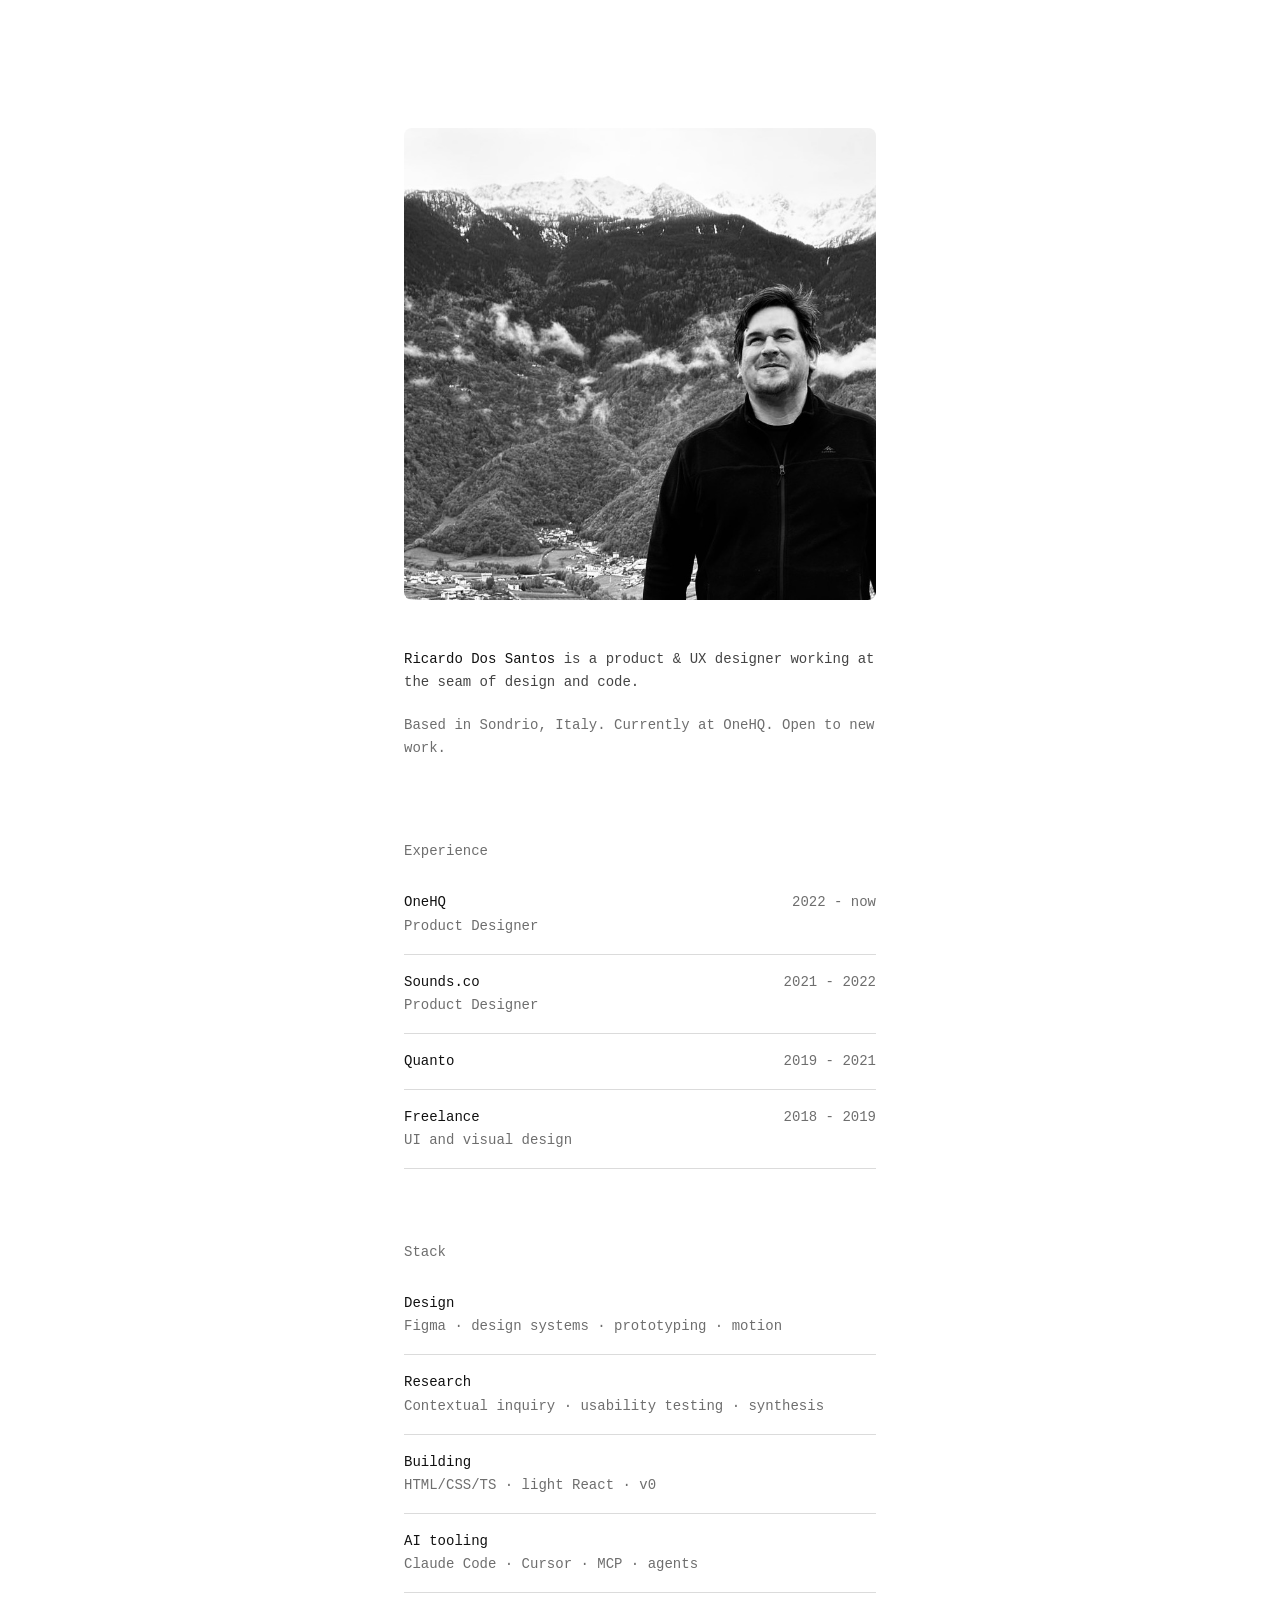
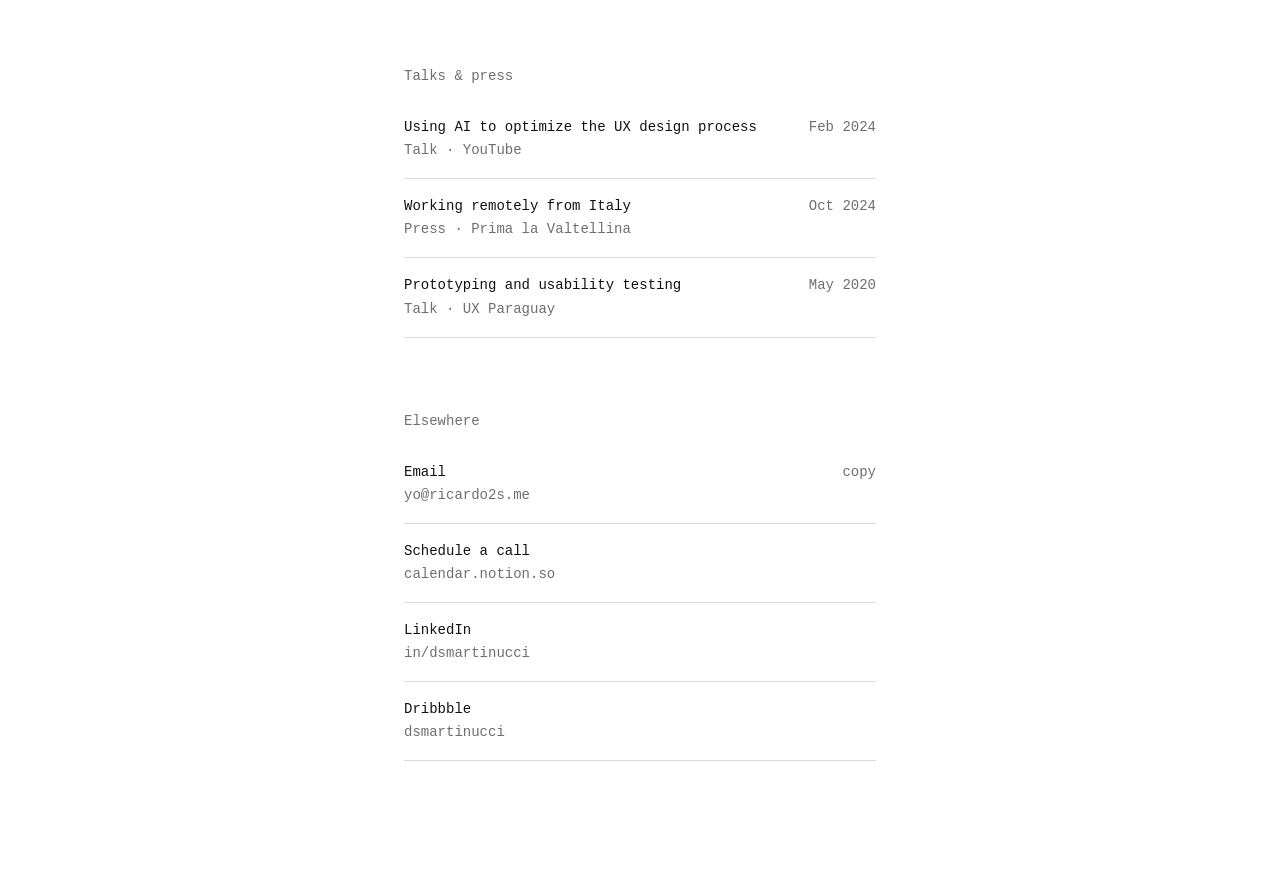
==== commit 50fc76ae: "Make the site legible to answer engines and AI assistants Four things were working against being fou" ====
--- a/index.html
+++ b/index.html
@@ -29,23 +29,161 @@
   <link rel="icon" href="data:image/svg+xml,<svg xmlns='http://www.w3.org/2000/svg' viewBox='0 0 100 100'><rect width='100' height='100' fill='%23fff'/><text x='50' y='72' text-anchor='middle' font-family='monospace' font-size='64' font-weight='500' fill='%23111'>R</text></svg>" />
 
   <script type="application/ld+json">
-  {
-    "@context": "https://schema.org",
-    "@type": "Person",
-    "name": "Ricardo Dos Santos",
-    "url": "https://ricardo2s.me",
-    "email": "yo@ricardo2s.me",
-    "jobTitle": "Product & UX Designer",
-    "description": "Product & UX Designer at OneHQ since 2022, specialising in design engineering, AI prototyping, and design systems for complex software.",
-    "worksFor": { "@type": "Organization", "name": "OneHQ" },
-    "address": { "@type": "PostalAddress", "addressLocality": "Sondrio", "addressCountry": "IT" },
-    "sameAs": [
-      "https://www.linkedin.com/in/dsmartinucci/",
-      "https://dribbble.com/dsmartinucci",
-      "https://www.youtube.com/watch?v=5tUJJ2RIlOk",
-      "https://www.youtube.com/watch?v=HroZjVayy50"
-    ]
-  }
+{
+  "@context": "https://schema.org",
+  "@graph": [
+    {
+      "@type": "ProfilePage",
+      "@id": "https://ricardo2s.me/#page",
+      "url": "https://ricardo2s.me",
+      "name": "Ricardo Dos Santos - Product & UX Designer",
+      "inLanguage": "en",
+      "mainEntity": {
+        "@id": "https://ricardo2s.me/#ricardo"
+      }
+    },
+    {
+      "@type": "Person",
+      "@id": "https://ricardo2s.me/#ricardo",
+      "name": "Ricardo Dos Santos",
+      "givenName": "Ricardo",
+      "familyName": "Dos Santos",
+      "url": "https://ricardo2s.me",
+      "email": "yo@ricardo2s.me",
+      "image": "https://ricardo2s.me/img/portrait-mountain.jpg",
+      "jobTitle": "Product Designer",
+      "description": "Product and UX designer working at the seam of design and code. Design engineering, AI-assisted prototyping and design systems for dense, complex software. Product Designer at OneHQ since 2022, based in Sondrio, Italy, and open to new work.",
+      "knowsLanguage": [
+        "en",
+        "es",
+        "it"
+      ],
+      "worksFor": {
+        "@type": "Organization",
+        "name": "OneHQ",
+        "url": "https://onehq.com",
+        "description": "Enterprise CRM for the insurance industry."
+      },
+      "hasOccupation": {
+        "@type": "Occupation",
+        "name": "Product Designer",
+        "occupationalCategory": "15-1255.00",
+        "skills": "Product design, UX design, design engineering, design systems, interaction design, prototyping, usability testing, contextual inquiry"
+      },
+      "address": {
+        "@type": "PostalAddress",
+        "addressLocality": "Sondrio",
+        "addressRegion": "Lombardy",
+        "addressCountry": "IT"
+      },
+      "knowsAbout": [
+        "Product design",
+        "User experience design",
+        "Design engineering",
+        "Design systems",
+        "Interaction design",
+        "Usability testing",
+        "Contextual inquiry",
+        "User research",
+        "Enterprise software design",
+        "Workflow automation",
+        "Data-dense interfaces",
+        "Reporting tools",
+        "AI-assisted prototyping",
+        "Figma",
+        "HTML",
+        "CSS",
+        "TypeScript",
+        "React"
+      ],
+      "seeks": {
+        "@type": "Demand",
+        "name": "Senior product and UX design roles, remote or in the EU"
+      },
+      "sameAs": [
+        "https://www.linkedin.com/in/dsmartinucci/",
+        "https://dribbble.com/dsmartinucci",
+        "https://www.youtube.com/watch?v=5tUJJ2RIlOk",
+        "https://www.youtube.com/watch?v=HroZjVayy50"
+      ]
+    },
+    {
+      "@type": "Article",
+      "@id": "https://ricardo2s.me/cat/onehq-workflow#case",
+      "url": "https://ricardo2s.me/cat/onehq-workflow",
+      "headline": "Workflow Automation Builder - design case study",
+      "name": "Workflow Automation Builder",
+      "description": "A node-based automation builder that let insurance account managers own their own workflows without going through engineering. 847 automations in the first 90 days and three shadow Zapier accounts decommissioned. Renaming one trigger moved comprehension from 42% to 89%.",
+      "datePublished": "2025",
+      "inLanguage": "en",
+      "about": [
+        "Workflow automation",
+        "Node-based editors",
+        "Enterprise UX",
+        "Naming and information design"
+      ],
+      "author": {
+        "@id": "https://ricardo2s.me/#ricardo"
+      },
+      "publisher": {
+        "@id": "https://ricardo2s.me/#ricardo"
+      },
+      "isPartOf": {
+        "@id": "https://ricardo2s.me/#page"
+      }
+    },
+    {
+      "@type": "Article",
+      "@id": "https://ricardo2s.me/cat/onehq-comhub#case",
+      "url": "https://ricardo2s.me/cat/onehq-comhub",
+      "headline": "Work & Communication Hub - design case study",
+      "name": "Work & Communication Hub",
+      "description": "A persistent workbar and a Speed Work mode for power users. Median time-to-send fell from 47 to 19 seconds and context switches per send from 6.2 to 2.1. The argument that won was that 12% of users drive 58% of sends.",
+      "datePublished": "2024",
+      "inLanguage": "en",
+      "about": [
+        "Product design",
+        "Power-user workflows",
+        "Optimistic UI",
+        "Enterprise UX"
+      ],
+      "author": {
+        "@id": "https://ricardo2s.me/#ricardo"
+      },
+      "publisher": {
+        "@id": "https://ricardo2s.me/#ricardo"
+      },
+      "isPartOf": {
+        "@id": "https://ricardo2s.me/#page"
+      }
+    },
+    {
+      "@type": "Article",
+      "@id": "https://ricardo2s.me/cat/onehq-reports#case",
+      "url": "https://ricardo2s.me/cat/onehq-reports",
+      "headline": "Report Builder - design case study",
+      "name": "Report Builder",
+      "description": "Replaced a manual slides-and-exports process with a canvas that composes reports from live data, with freeze-dated snapshots and scheduled delivery. Monthly report prep fell from 4h 28m to 22 minutes.",
+      "datePublished": "2023",
+      "inLanguage": "en",
+      "about": [
+        "Data visualisation",
+        "Reporting tools",
+        "Versioning and snapshots",
+        "Enterprise UX"
+      ],
+      "author": {
+        "@id": "https://ricardo2s.me/#ricardo"
+      },
+      "publisher": {
+        "@id": "https://ricardo2s.me/#ricardo"
+      },
+      "isPartOf": {
+        "@id": "https://ricardo2s.me/#page"
+      }
+    }
+  ]
+}
   </script>
 
   <link rel="stylesheet" href="style.css" />
@@ -61,8 +199,8 @@
              alt="Ricardo Dos Santos, with the Valtellina valley and snow-topped Alps behind him" />
 
         <div class="intro">
-          <p><span class="name">Ricardo Dos Santos</span> is a product &amp; UX designer working at the seam of design and code.</p>
-          <p class="dim">Based in Sondrio, Italy. Currently at OneHQ.</p>
+          <h1><span class="name">Ricardo Dos Santos</span> is a product &amp; UX designer working at the seam of design and code.</h1>
+          <p class="dim">Based in Sondrio, Italy. Currently at OneHQ. Open to new work.</p>
         </div>
 
         <section class="section" id="experience">
--- a/style.css
+++ b/style.css
@@ -88,7 +88,16 @@
 
 .intro { margin-bottom: 80px; }
 
-.intro p + p { margin-top: 20px; }
+/* The lead line is the page's h1 so the document has a top-level
+   heading; it is deliberately styled to read as running text. */
+.intro h1 {
+  font-size: inherit;
+  font-weight: 400;
+  line-height: inherit;
+  color: inherit;
+}
+
+.intro > * + * { margin-top: 20px; }
 .intro .name { color: var(--fg); font-weight: 500; }
 
 /* =============================================
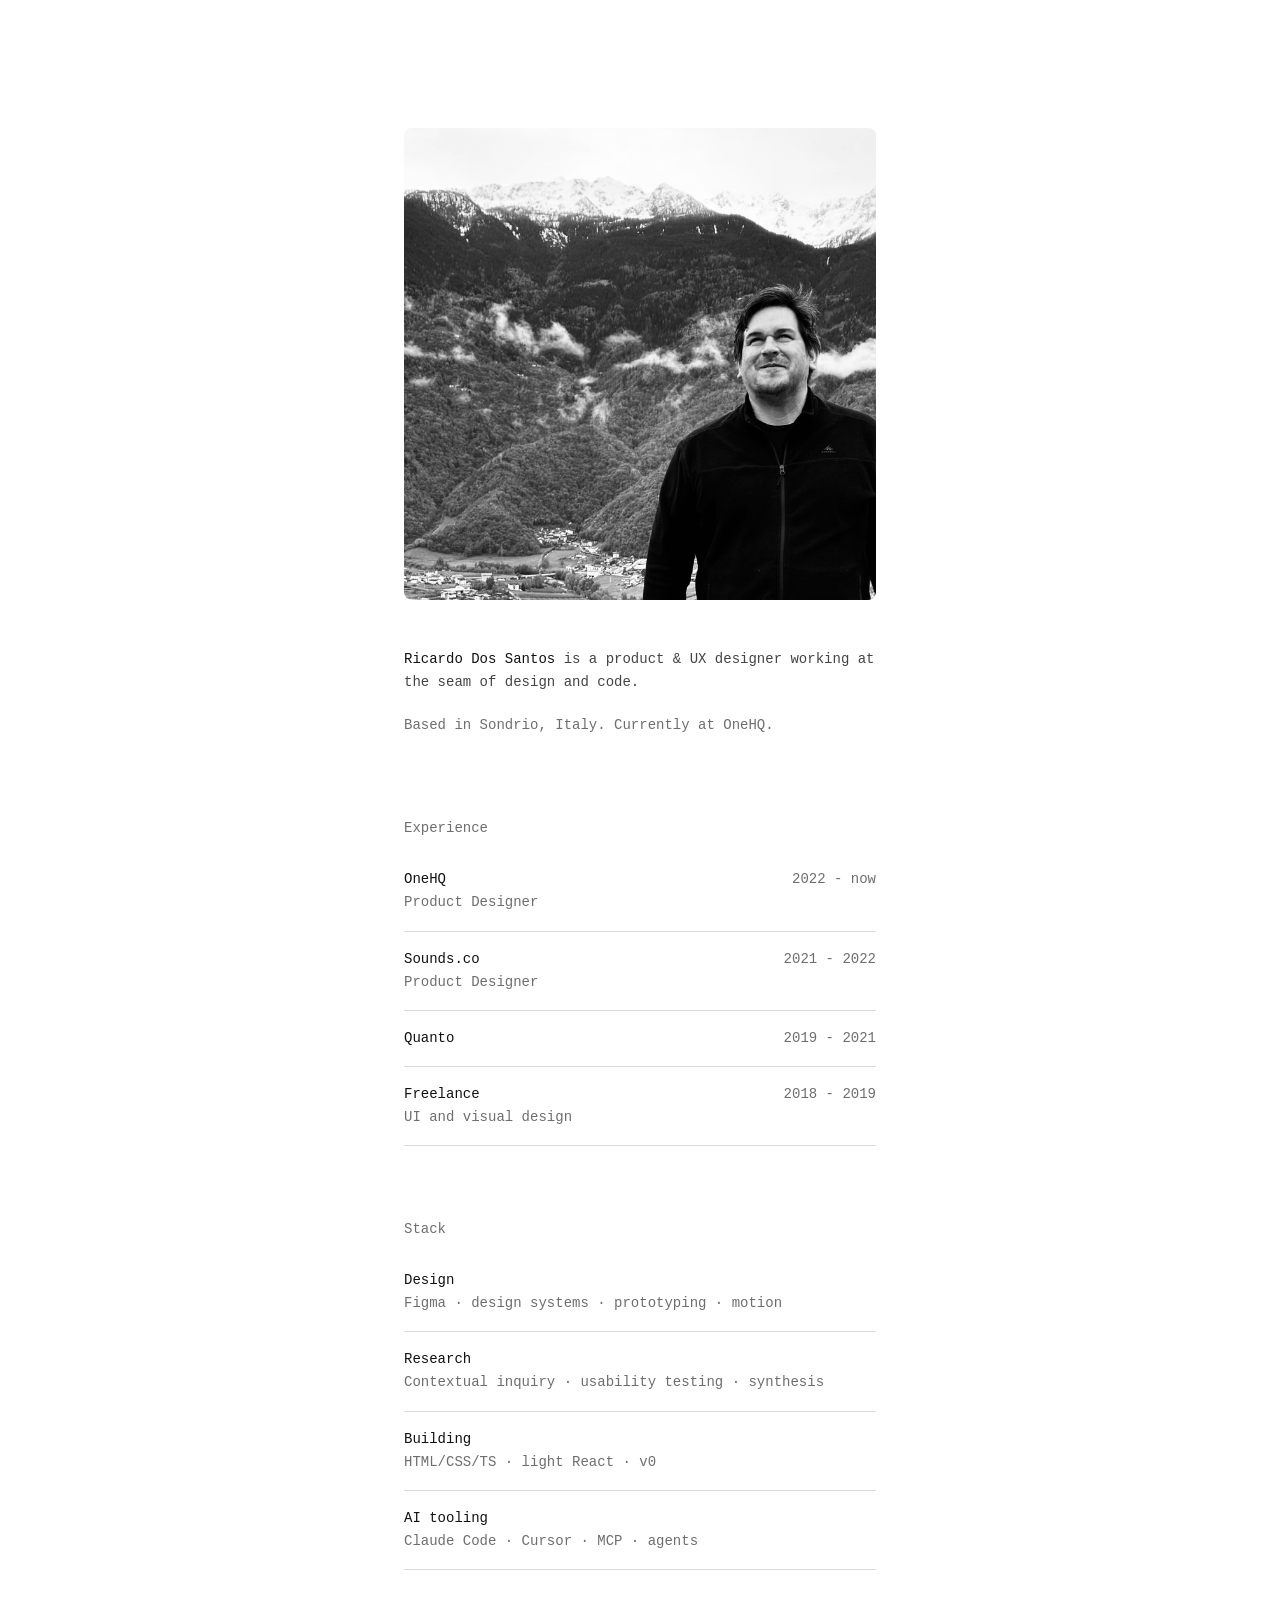
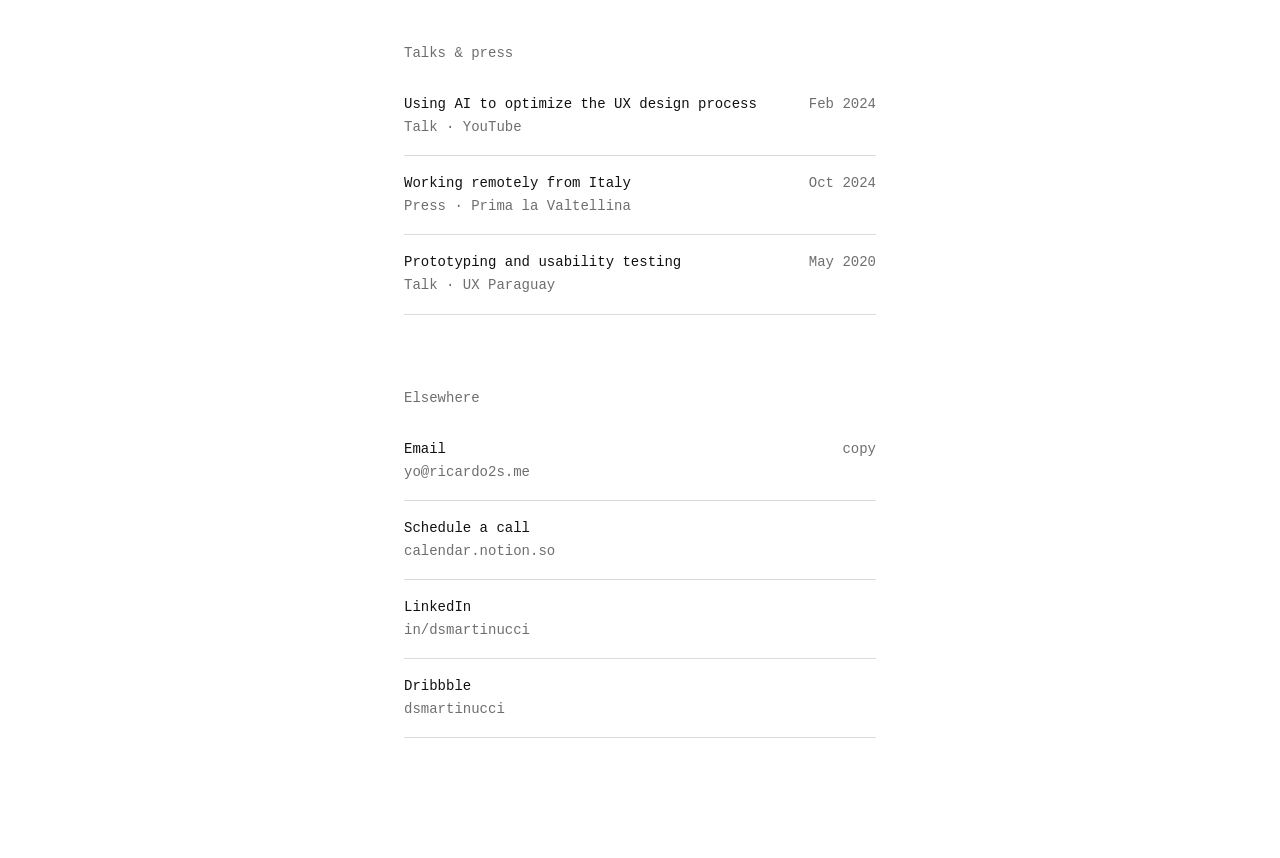
==== commit a3eab8d0: "Remove every "open to new work" signal Avoiding a conflict with the current job, so the availability" ====
--- a/index.html
+++ b/index.html
@@ -5,7 +5,7 @@
   <meta name="viewport" content="width=device-width, initial-scale=1.0" />
   <base href="/" />
   <title>Ricardo Dos Santos · Product &amp; UX Designer</title>
-  <meta name="description" content="Product & UX Designer at OneHQ since 2022. Design engineering, AI prototyping, design systems. Based in Sondrio, Italy. Open to new work." />
+  <meta name="description" content="Product & UX Designer at OneHQ since 2022. Design engineering, AI prototyping and design systems for dense, complex software. Based in Sondrio, Italy." />
   <meta name="author" content="Ricardo Dos Santos" />
   <meta name="robots" content="index, follow" />
   <meta name="color-scheme" content="light" />
@@ -15,7 +15,7 @@
   <meta property="og:type"        content="website" />
   <meta property="og:url"         content="https://ricardo2s.me" />
   <meta property="og:title"       content="Ricardo Dos Santos · Product &amp; UX Designer" />
-  <meta property="og:description" content="Product & UX Designer at OneHQ since 2022. Design engineering, AI prototyping, design systems. Based in Sondrio, Italy. Open to new work." />
+  <meta property="og:description" content="Product & UX Designer at OneHQ since 2022. Design engineering, AI prototyping and design systems for dense, complex software. Based in Sondrio, Italy." />
   <meta property="og:image"       content="https://ricardo2s.me/og.jpg" />
   <meta property="og:image:width"  content="1200" />
   <meta property="og:image:height" content="630" />
@@ -23,7 +23,7 @@
   <!-- Twitter / X -->
   <meta name="twitter:card"        content="summary_large_image" />
   <meta name="twitter:title"       content="Ricardo Dos Santos · Product &amp; UX Designer" />
-  <meta name="twitter:description" content="Product & UX Designer at OneHQ since 2022. Design engineering, AI prototyping, design systems. Based in Sondrio, Italy. Open to new work." />
+  <meta name="twitter:description" content="Product & UX Designer at OneHQ since 2022. Design engineering, AI prototyping and design systems for dense, complex software. Based in Sondrio, Italy." />
   <meta name="twitter:image"       content="https://ricardo2s.me/og.jpg" />
 
   <link rel="icon" href="data:image/svg+xml,<svg xmlns='http://www.w3.org/2000/svg' viewBox='0 0 100 100'><rect width='100' height='100' fill='%23fff'/><text x='50' y='72' text-anchor='middle' font-family='monospace' font-size='64' font-weight='500' fill='%23111'>R</text></svg>" />
@@ -52,7 +52,7 @@
       "email": "yo@ricardo2s.me",
       "image": "https://ricardo2s.me/img/portrait-mountain.jpg",
       "jobTitle": "Product Designer",
-      "description": "Product and UX designer working at the seam of design and code. Design engineering, AI-assisted prototyping and design systems for dense, complex software. Product Designer at OneHQ since 2022, based in Sondrio, Italy, and open to new work.",
+      "description": "Product and UX designer working at the seam of design and code. Design engineering, AI-assisted prototyping and design systems for dense, complex software. Product Designer at OneHQ since 2022, based in Sondrio, Italy.",
       "knowsLanguage": [
         "en",
         "es",
@@ -96,10 +96,6 @@
         "TypeScript",
         "React"
       ],
-      "seeks": {
-        "@type": "Demand",
-        "name": "Senior product and UX design roles, remote or in the EU"
-      },
       "sameAs": [
         "https://www.linkedin.com/in/dsmartinucci/",
         "https://dribbble.com/dsmartinucci",
@@ -200,7 +196,7 @@
 
         <div class="intro">
           <h1><span class="name">Ricardo Dos Santos</span> is a product &amp; UX designer working at the seam of design and code.</h1>
-          <p class="dim">Based in Sondrio, Italy. Currently at OneHQ. Open to new work.</p>
+          <p class="dim">Based in Sondrio, Italy. Currently at OneHQ.</p>
         </div>
 
         <section class="section" id="experience">
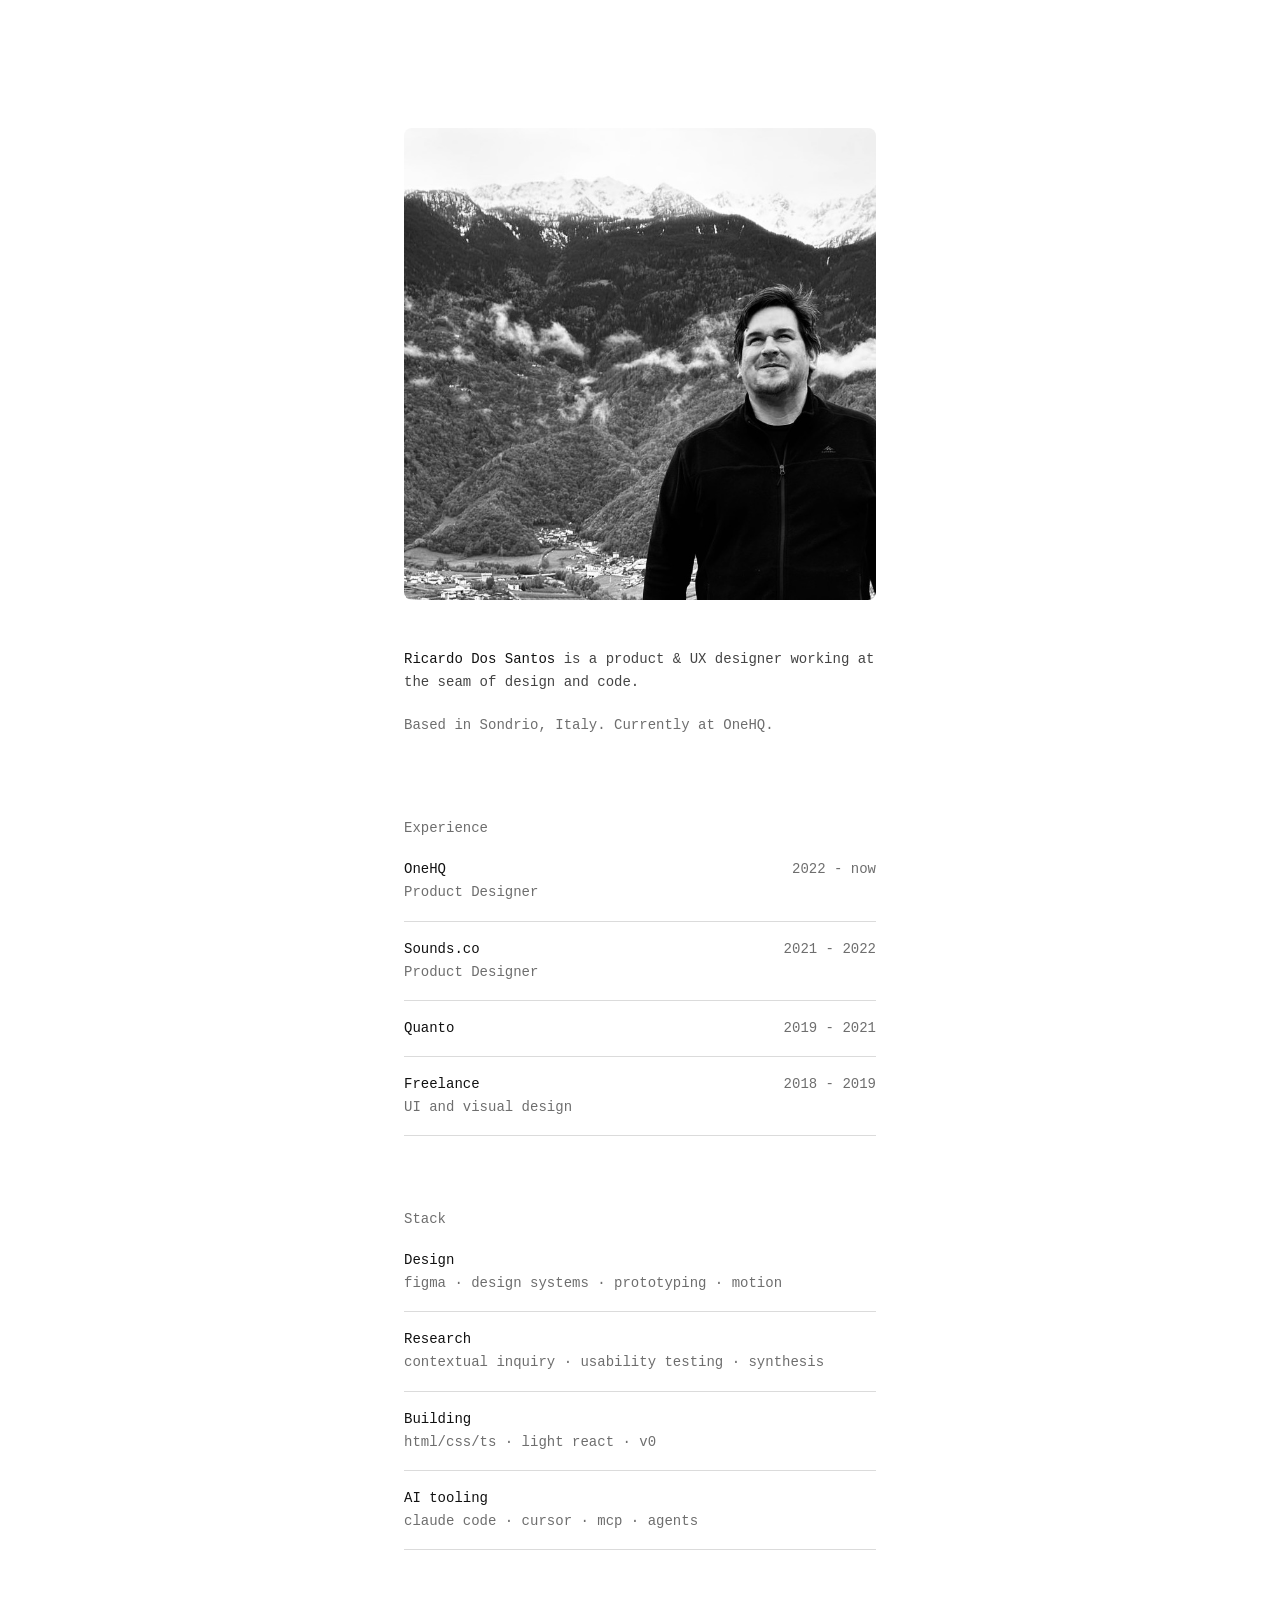
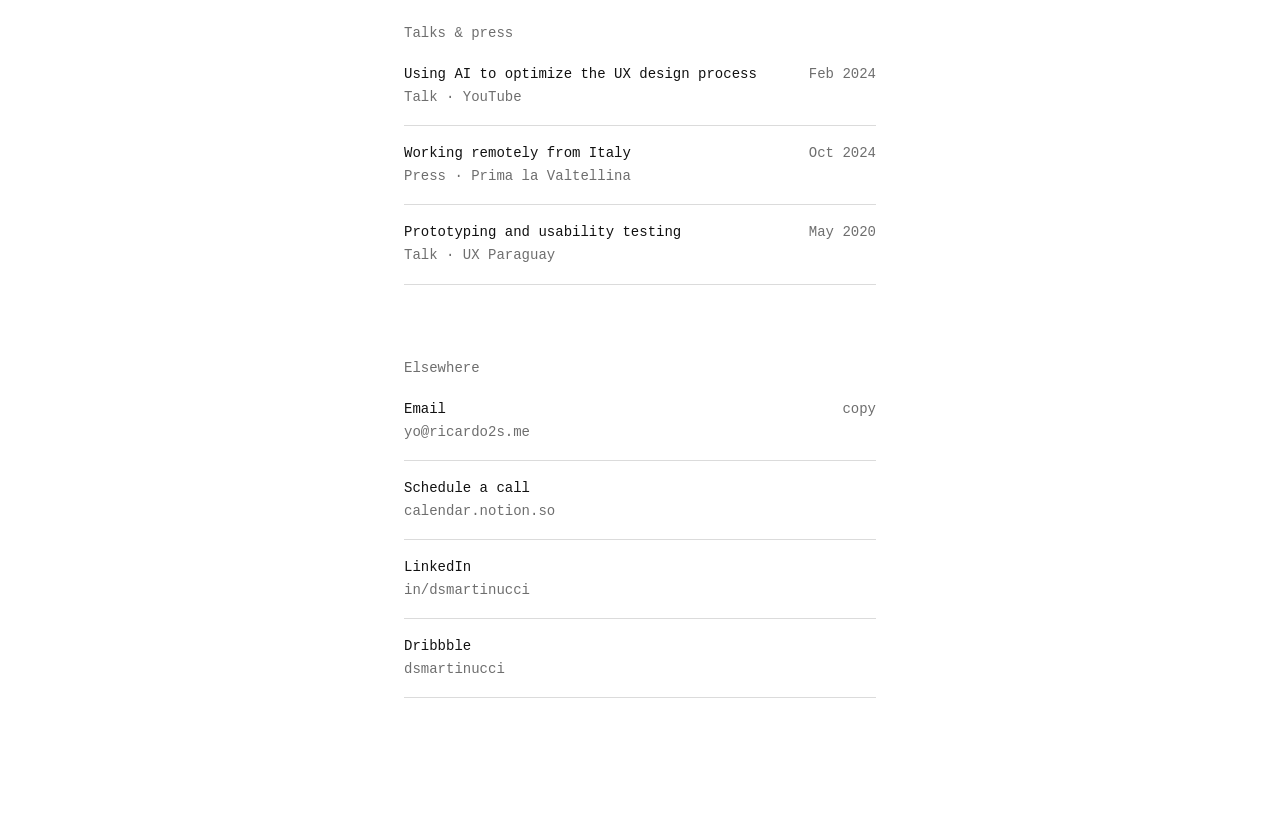
==== commit 692f7585: "Set the whole stack list in lower case Every term in the Stack section now reads lower case, brand n" ====
--- a/index.html
+++ b/index.html
@@ -16,7 +16,7 @@
   <meta property="og:url"         content="https://ricardo2s.me" />
   <meta property="og:title"       content="Ricardo Dos Santos · Product &amp; UX Designer" />
   <meta property="og:description" content="Product & UX Designer at OneHQ since 2022. Design engineering, AI prototyping and design systems for dense, complex software. Based in Sondrio, Italy." />
-  <meta property="og:image"       content="https://ricardo2s.me/og.jpg" />
+  <meta property="og:image"       content="https://ricardo2s.me/og-mountain.jpg" />
   <meta property="og:image:width"  content="1200" />
   <meta property="og:image:height" content="630" />
 
@@ -24,7 +24,7 @@
   <meta name="twitter:card"        content="summary_large_image" />
   <meta name="twitter:title"       content="Ricardo Dos Santos · Product &amp; UX Designer" />
   <meta name="twitter:description" content="Product & UX Designer at OneHQ since 2022. Design engineering, AI prototyping and design systems for dense, complex software. Based in Sondrio, Italy." />
-  <meta name="twitter:image"       content="https://ricardo2s.me/og.jpg" />
+  <meta name="twitter:image"       content="https://ricardo2s.me/og-mountain.jpg" />
 
   <link rel="icon" href="data:image/svg+xml,<svg xmlns='http://www.w3.org/2000/svg' viewBox='0 0 100 100'><rect width='100' height='100' fill='%23fff'/><text x='50' y='72' text-anchor='middle' font-family='monospace' font-size='64' font-weight='500' fill='%23111'>R</text></svg>" />
 
@@ -104,6 +104,31 @@
       ]
     },
     {
+      "@type": "CollectionPage",
+      "@id": "https://ricardo2s.me/works#works",
+      "url": "https://ricardo2s.me/works",
+      "name": "Selected work - Ricardo Dos Santos",
+      "description": "Three design case studies from OneHQ, an enterprise CRM for the insurance industry.",
+      "inLanguage": "en",
+      "isPartOf": {
+        "@id": "https://ricardo2s.me/#page"
+      },
+      "about": {
+        "@id": "https://ricardo2s.me/#ricardo"
+      },
+      "hasPart": [
+        {
+          "@id": "https://ricardo2s.me/cat/onehq-workflow#case"
+        },
+        {
+          "@id": "https://ricardo2s.me/cat/onehq-comhub#case"
+        },
+        {
+          "@id": "https://ricardo2s.me/cat/onehq-reports#case"
+        }
+      ]
+    },
+    {
       "@type": "Article",
       "@id": "https://ricardo2s.me/cat/onehq-workflow#case",
       "url": "https://ricardo2s.me/cat/onehq-workflow",
@@ -125,7 +150,7 @@
         "@id": "https://ricardo2s.me/#ricardo"
       },
       "isPartOf": {
-        "@id": "https://ricardo2s.me/#page"
+        "@id": "https://ricardo2s.me/works#works"
       }
     },
     {
@@ -150,7 +175,7 @@
         "@id": "https://ricardo2s.me/#ricardo"
       },
       "isPartOf": {
-        "@id": "https://ricardo2s.me/#page"
+        "@id": "https://ricardo2s.me/works#works"
       }
     },
     {
@@ -175,7 +200,7 @@
         "@id": "https://ricardo2s.me/#ricardo"
       },
       "isPartOf": {
-        "@id": "https://ricardo2s.me/#page"
+        "@id": "https://ricardo2s.me/works#works"
       }
     }
   ]
@@ -231,19 +256,19 @@
 
           <div class="row">
             <span class="row-title">Design</span>
-            <span class="row-sub">Figma · design systems · prototyping · motion</span>
+            <span class="row-sub">figma · design systems · prototyping · motion</span>
           </div>
           <div class="row">
             <span class="row-title">Research</span>
-            <span class="row-sub">Contextual inquiry · usability testing · synthesis</span>
+            <span class="row-sub">contextual inquiry · usability testing · synthesis</span>
           </div>
           <div class="row">
             <span class="row-title">Building</span>
-            <span class="row-sub">HTML/CSS/TS · light React · v0</span>
+            <span class="row-sub">html/css/ts · light react · v0</span>
           </div>
           <div class="row">
             <span class="row-title">AI tooling</span>
-            <span class="row-sub">Claude Code · Cursor · MCP · agents</span>
+            <span class="row-sub">claude code · cursor · mcp · agents</span>
           </div>
         </section>
 
@@ -292,15 +317,55 @@
         </section>
       </section>
 
+      <!-- WORKS INDEX -->
+      <section class="page" id="page-works">
+        <a class="back" href="/">← Ricardo Dos Santos</a>
+
+        <h1 class="case-title">Selected work</h1>
+
+        <p class="works-lede">
+          Three case studies from OneHQ, an enterprise CRM for the insurance
+          industry. Each one is written up with the research that came first,
+          the trade-offs taken, and what got cut.
+        </p>
+
+        <section class="section">
+          <a class="row" href="/cat/onehq-workflow">
+            <span class="row-title">Workflow Automation Builder</span>
+            <span class="row-meta">2025</span>
+            <span class="row-sub">Node-based automation for insurance ops. 847 workflows in the first 90 days.</span>
+          </a>
+
+          <a class="row" href="/cat/onehq-comhub">
+            <span class="row-title">Work &amp; Communication Hub</span>
+            <span class="row-meta">2024</span>
+            <span class="row-sub">A persistent workbar and a Speed Work mode. Time-to-send from 47s to 19s.</span>
+          </a>
+
+          <a class="row" href="/cat/onehq-reports">
+            <span class="row-title">Report Builder</span>
+            <span class="row-meta">2023</span>
+            <span class="row-sub">Reports composed from live data. Monthly prep from 4h 28m to 22 minutes.</span>
+          </a>
+
+          <div class="row">
+            <span class="row-title dim">In flight</span>
+            <span class="row-meta">2026</span>
+            <span class="row-sub">Under NDA</span>
+          </div>
+        </section>
+      </section>
+
       <section class="page page-case" id="page-workflow">
         <a class="back" href="/">← Ricardo Dos Santos</a>
 
         <h1 class="case-title">Workflow Automation Builder</h1>
 
         <div class="case-meta">
+          <div class="kv"><span class="dim">year</span><span>2025</span></div>
           <div class="kv"><span class="dim">client</span><span>OneHQ</span></div>
           <div class="kv"><span class="dim">role</span><span>Product Designer (IC)</span></div>
-          <div class="kv"><span class="dim">team</span><span>1 PM · 3 Engineers · 1 Designer</span></div>
+          <div class="kv"><span class="dim">team</span><span>1 PM · 8 Engineers · 1 Designer</span></div>
           <div class="kv"><span class="dim">duration</span><span>4 months</span></div>
           <div class="kv"><span class="dim">surface</span><span>Web app · enterprise CRM · insurance ops</span></div>
         </div>
@@ -311,10 +376,12 @@
         </div>
 
         <figure class="case-img hero case-video">
-          <video src="img/workflow-entry.mp4" autoplay loop muted playsinline></video>
-        </figure>
-
-        <h2 class="case-h2">how this started</h2>
+          <video src="img/workflow-entry.mp4" autoplay loop muted playsinline
+                 aria-label="The workflow builder: the three-step wizard and the node sidebar"></video>
+          <figcaption>The builder itself: the Setup / Flow / Launch wizard, with the node list on the right.</figcaption>
+        </figure>
+
+        <h2 class="case-h2">How this started</h2>
         <p>
           Every repetitive process the team ran lived in someone's head or someone's spreadsheet. Policy renewals due in 30 days: one account manager had a color-coded Excel file she ran every Monday. Claim status changes: copy-pasted into an email, manually. Inbound form submissions: forwarded to the right person, by memory.
         </p>
@@ -327,7 +394,7 @@
           <span class="attr">D., account manager</span>
         </div>
 
-        <h2 class="case-h2">what I mapped before opening Figma</h2>
+        <h2 class="case-h2">What I mapped before opening Figma</h2>
         <p>
           I spent two weeks watching the team work. Not what they described in interviews. What they actually did.
         </p>
@@ -349,7 +416,7 @@
           The Zapier accounts were the signal. When people solve a problem outside the product with their own money, the product has failed them. They didn't need convincing. They needed something better.
         </p>
 
-        <h2 class="case-h2">the design bet: graph, not recipe</h2>
+        <h2 class="case-h2">The design bet: graph, not recipe</h2>
         <p>
           Recipe-style automation (when X, do Y) would have covered about 70% of the use cases. The other 30% required branching: if a client responds within 48 hours, do this; if not, do that. For an insurance CRM, that 30% holds most of the actual value. Renewals are conditional. Claims routing is conditional. Everything downstream of an inbound request is conditional.
         </p>
@@ -379,9 +446,10 @@
 
         <figure class="case-img">
           <img src="img/workflow-triggers.png" alt="Trigger selection sidebar with 9 trigger types and descriptions" loading="lazy" />
-        </figure>
-
-        <h2 class="case-h2">the trigger list (six weeks to define nine types)</h2>
+          <figcaption>Trigger selection sidebar with 9 trigger types and descriptions</figcaption>
+        </figure>
+
+        <h2 class="case-h2">The trigger list (six weeks to define nine types)</h2>
         <p>
           We launched with nine triggers: Manual, On Schedule, On Field Change, On Email Received, On Chat Message, HTTP Request, On App Event, On Form Submission, Triggered by Another Workflow.
         </p>
@@ -391,15 +459,17 @@
 
         <figure class="case-img">
           <img src="img/workflow-actions.png" alt="Action node list: Conditionals, Pull Record Data, Create Follow-up, Update Record Field, Send Email and more" loading="lazy" />
-        </figure>
-
-        <h2 class="case-h2">node config: always inline, never a modal</h2>
+          <figcaption>Action node list: Conditionals, Pull Record Data, Create Follow-up, Update Record Field, Send Email and more</figcaption>
+        </figure>
+
+        <h2 class="case-h2">Node config: always inline, never a modal</h2>
         <p>
           Each node opens its settings in a right panel that stays open. Not a modal, never a modal. Account managers need to look at other nodes in the canvas while they configure a new one. A modal blocks that. A panel doesn't.
         </p>
 
         <figure class="case-img">
           <img src="img/workflow-schedule.png" alt="On Schedule trigger config: frequency, time of day, trigger on weekends toggle" loading="lazy" />
+          <figcaption>On Schedule trigger config: frequency, time of day, trigger on weekends toggle</figcaption>
         </figure>
 
         <p>
@@ -408,21 +478,23 @@
 
         <figure class="case-img">
           <img src="img/workflow-if.png" alt="IF conditional node config: field selector, condition, value, And/Or logic" loading="lazy" />
-        </figure>
-
-        <h2 class="case-h2">what the IF node taught me about naming</h2>
+          <figcaption>IF conditional node config: field selector, condition, value, And/Or logic</figcaption>
+        </figure>
+
+        <h2 class="case-h2">What the IF node taught me about naming</h2>
         <p>
           The branch node ships as "If." In testing we called it "Conditional," "Branch," "Route," and "Filter." "If" was the only name that didn't need a sentence of explanation after it.
         </p>
         <p>
-          The True/False labels on the output connectors caused the most confusion of anything in the product. We tested "Yes/No," "Match/No match," "Pass/Fail." Nothing landed cleanly. True/False survived because it's what people already knew from spreadsheet formulas and Zapier. Not great but familiar. We kept it.
+          The True/False labels on the output connectors caused the most confusion of anything in the product. We tested "Yes/No," "Match/No match," "Pass/Fail." Nothing landed cleanly. True/False survived because it's what people already knew from spreadsheet formulas and Zapier. Not great, but familiar. We kept it.
         </p>
 
         <figure class="case-img">
           <img src="img/workflow-canvas.png" alt="Workflow canvas showing multi-input Merge node with Input 1 and Input 2 labeled connectors" loading="lazy" />
-        </figure>
-
-        <h2 class="case-h2">what shipped, what got cut</h2>
+          <figcaption>Workflow canvas showing multi-input Merge node with Input 1 and Input 2 labeled connectors</figcaption>
+        </figure>
+
+        <h2 class="case-h2">What shipped, what got cut</h2>
         <div class="shipcut">
           <div class="shipcut-col shipped">
             <h4>shipped</h4>
@@ -449,7 +521,7 @@
           </div>
         </div>
 
-        <h2 class="case-h2">what I'd do differently</h2>
+        <h2 class="case-h2">What I'd do differently</h2>
         <p>
           Data mapping is the hardest interaction in the product and I gave it the least design time. The "/" shortcut works but it's nearly invisible. I'd spend a full sprint just on discoverability before shipping.
         </p>
@@ -460,7 +532,13 @@
           And I'd ship run history on day one. Without it, debugging a broken workflow means re-running it manually and watching the canvas. That's fine for builders but terrible for the ops person who inherited a flow they didn't write.
         </p>
 
-        <div class="case-foot"><a class="link" href="/">← Ricardo Dos Santos</a></div>
+        <h2 class="case-h2">Credit</h2>
+        <p class="small dim">Shipped with 1 PM and 8 engineers. The node model, canvas layout, and how triggers were named and organized were my design. Data mapping was a joint design with eng, who owned the underlying variable resolution. The conditional logic (If/Merge/Switch) went through four rounds before the True/False labeling settled. The 12 launch templates were written by two account managers who ran the beta.</p>
+
+        <div class="case-foot">
+          <a class="link" href="/works">← All work</a>
+          <a class="link" href="/cat/onehq-comhub">Next case: Work &amp; Communication Hub →</a>
+        </div>
       </section>
 
       <section class="page page-case" id="page-com-hub">
@@ -469,9 +547,10 @@
         <h1 class="case-title">Work &amp; Communication Hub</h1>
 
         <div class="case-meta">
+          <div class="kv"><span class="dim">year</span><span>2024</span></div>
           <div class="kv"><span class="dim">client</span><span>OneHQ</span></div>
           <div class="kv"><span class="dim">role</span><span>Product Designer (IC)</span></div>
-          <div class="kv"><span class="dim">team</span><span>1 PM · 2 Engineers · 1 Designer</span></div>
+          <div class="kv"><span class="dim">team</span><span>1 PM · 5 Engineers · 1 Designer</span></div>
           <div class="kv"><span class="dim">duration</span><span>6 months</span></div>
           <div class="kv"><span class="dim">surface</span><span>Web app · enterprise</span></div>
         </div>
@@ -483,9 +562,10 @@
 
         <figure class="case-img hero">
           <img src="img/comhub-hero.png" alt="OneHQ Work & Communication Hub hero screen" loading="lazy" />
-        </figure>
-
-        <h2 class="case-h2">how this started</h2>
+          <figcaption>OneHQ Work & Communication Hub hero screen</figcaption>
+        </figure>
+
+        <h2 class="case-h2">How this started</h2>
         <p>
           Our best rep had seven product tabs open when I shadowed her one morning. She was sending a renewal reminder. She'd normalized it.
         </p>
@@ -498,7 +578,7 @@
           <span class="attr">Ang, account manager</span>
         </div>
 
-        <h2 class="case-h2">what we measured before touching anything</h2>
+        <h2 class="case-h2">What we measured before touching anything</h2>
         <p>
           I refused to open Figma until we had numbers. Every improvement had to map back to one of these.
         </p>
@@ -522,7 +602,7 @@
           </div>
         </div>
 
-        <h2 class="case-h2">the design bet: one surface, always visible</h2>
+        <h2 class="case-h2">The design bet: one surface, always visible</h2>
         <p>
           We weighed three directions.
         </p>
@@ -548,29 +628,31 @@
 
         <figure class="case-img">
           <img src="img/comhub-workbar.png" alt="Persistent workbar: campaign, template, speed toggle, send" loading="lazy" />
+          <figcaption>Persistent workbar: campaign, template, speed toggle, send</figcaption>
         </figure>
 
         <p>
           The workbar stays visible across the whole workspace. You open a client, the workbar knows. You switch to a thread, it follows. Campaign and template live as dropdowns. Send lives there. That's the whole ceremony.
         </p>
 
-        <h2 class="case-h2">speed work (the unpopular idea)</h2>
+        <h2 class="case-h2">Speed work (the unpopular idea)</h2>
         <p>
           Power users kept telling us they didn't need the preview. They didn't need the confirm modal. They wanted a button that fired.
         </p>
         <p>
-          Building a "power mode" for 12% of users is a hard sell. It looks like scope creep. The pitch that landed wasn't "power users want this." It was: <span class="hl">those 12% of users drive 58% of our sends. When they're slow revenue is slow.</span>
+          Building a "power mode" for 12% of users is a hard sell. It looks like scope creep. The pitch that landed wasn't "power users want this." It was: <span class="hl">those 12% of users drive 58% of our sends. When they're slow, revenue is slow.</span>
         </p>
 
         <figure class="case-img">
           <img src="img/comhub-speedwork.png" alt="Speed Work mode with minimal UI and optimistic send" loading="lazy" />
-        </figure>
-
-        <p>
-          Speed Work is one toggle. On: no preview modal, optimistic send, a 5-second undo toast. Off: the default path, unchanged. No one was forced to use it. It spread anyway user to user, the way good tools do.
-        </p>
-
-        <h2 class="case-h2">ownership (the thing I underestimated)</h2>
+          <figcaption>Speed Work mode with minimal UI and optimistic send</figcaption>
+        </figure>
+
+        <p>
+          Speed Work is one toggle. On: no preview modal, optimistic send, a 5-second undo toast. Off: the default path, unchanged. No one was forced to use it. It spread anyway, user to user, the way good tools do.
+        </p>
+
+        <h2 class="case-h2">Ownership (the thing I underestimated)</h2>
         <p>
           "Who's sending this one" sounded like a polish issue. It wasn't. I lost two weeks to it. In a team of 8 reps covering 400 clients, message authorship is a coordination problem, not a display problem.
         </p>
@@ -580,9 +662,10 @@
 
         <figure class="case-img">
           <img src="img/comhub-preview.png" alt="Preview dialog with sender identity and template variable diff" loading="lazy" />
-        </figure>
-
-        <h2 class="case-h2">what shipped, what got cut</h2>
+          <figcaption>Preview dialog with sender identity and template variable diff</figcaption>
+        </figure>
+
+        <h2 class="case-h2">What shipped, what got cut</h2>
         <div class="shipcut">
           <div class="shipcut-col shipped">
             <h4>shipped</h4>
@@ -605,7 +688,7 @@
           </div>
         </div>
 
-        <h2 class="case-h2">what I'd do differently</h2>
+        <h2 class="case-h2">What I'd do differently</h2>
         <p>
           The first version of the workbar had too many features. I tried to solve three problems at once. We stripped it twice before launch and it still felt busy. Next time I'd start with a smaller workbar and earn the real estate.
         </p>
@@ -613,7 +696,13 @@
           I also shipped Speed Work without an onboarding flow, assuming it'd spread organically. It did, but slowly. A 20-second tooltip tour would have cut adoption time in half.
         </p>
 
-        <div class="case-foot"><a class="link" href="/">← Ricardo Dos Santos</a></div>
+        <h2 class="case-h2">Credit</h2>
+        <p class="small dim">Shipped with 1 PM and 5 engineers. The workbar interaction model and identity system were my design. The Speed Work optimistic-UI behavior was a joint design with eng, who owned the reconciliation logic. Ownership pills live in the design system.</p>
+
+        <div class="case-foot">
+          <a class="link" href="/works">← All work</a>
+          <a class="link" href="/cat/onehq-reports">Next case: Report Builder →</a>
+        </div>
       </section>
 
       <section class="page page-case" id="page-reports">
@@ -622,9 +711,10 @@
         <h1 class="case-title">Report Builder</h1>
 
         <div class="case-meta">
+          <div class="kv"><span class="dim">year</span><span>2023</span></div>
           <div class="kv"><span class="dim">client</span><span>OneHQ</span></div>
           <div class="kv"><span class="dim">role</span><span>Product Designer (IC)</span></div>
-          <div class="kv"><span class="dim">team</span><span>2 Engineers · 1 Designer</span></div>
+          <div class="kv"><span class="dim">team</span><span>1 PM · 7 Engineers · 1 Designer</span></div>
           <div class="kv"><span class="dim">duration</span><span>8 months</span></div>
           <div class="kv"><span class="dim">surface</span><span>Web-based report composition tool</span></div>
         </div>
@@ -636,11 +726,12 @@
 
         <figure class="case-img hero">
           <img src="img/reports-hero.png" alt="Report Builder hero screen" loading="lazy" />
-        </figure>
-
-        <h2 class="case-h2">the backstory</h2>
-        <p>
-          Every month, account managers pulled data out of the product, pasted it into slides, branded it, and emailed it to clients. Every month something broke. Someone spelled Travelers as Traveler's. A KPI was from the wrong date range. A logo was outdated.
+          <figcaption>Report Builder hero screen</figcaption>
+        </figure>
+
+        <h2 class="case-h2">The backstory</h2>
+        <p>
+          Every month, account managers pulled data out of the product, pasted it into slides, branded it, and emailed it to clients. Every month, something broke. Someone spelled Travelers as Traveler's. A KPI was from the wrong date range. A logo was outdated.
         </p>
         <p>
           A previous team had shipped a form-based export tool. Nobody used it. Opening it was the running joke on the account team.
@@ -651,7 +742,7 @@
           <span class="attr">M., senior account manager</span>
         </div>
 
-        <h2 class="case-h2">what I did before designing anything</h2>
+        <h2 class="case-h2">What I did before designing anything</h2>
         <ol class="case-list numbered">
           <li>Read 180 support tickets tagged "reporting."</li>
           <li>Sat with four account managers through a full monthly cycle (two weeks each).</li>
@@ -661,7 +752,7 @@
           Three of twelve had numbers that didn't match our own database. Not because anyone was careless. The copy-paste window was just too wide.
         </p>
 
-        <h2 class="case-h2">the bet: a canvas, not a form</h2>
+        <h2 class="case-h2">The bet: a canvas, not a form</h2>
         <p>
           The form-based version failed because forms force you to think in fields. Reporting is visual. You need to see the thing you're making.
         </p>
@@ -686,13 +777,14 @@
 
         <figure class="case-img">
           <img src="img/reports-canvas.png" alt="Report canvas with sections, blocks, and settings panel" loading="lazy" />
+          <figcaption>Report canvas with sections, blocks, and settings panel</figcaption>
         </figure>
 
         <p>
           The risk was that canvases invite Figma-level expectations. We scoped it hard: five section types, seven block types, no freeform positioning. If you wanted a custom layout, the answer was no. That was an unpopular stance and it held.
         </p>
 
-        <h2 class="case-h2">versioning (the actually hard part)</h2>
+        <h2 class="case-h2">Versioning (the actually hard part)</h2>
         <p>
           I thought versioning would be a footer with a date. It took eight weeks.
         </p>
@@ -708,9 +800,10 @@
 
         <figure class="case-img">
           <img src="img/reports-history.png" alt="Publishing history with thumbnail timeline of versions" loading="lazy" />
-        </figure>
-
-        <h2 class="case-h2">scheduling (almost got cut)</h2>
+          <figcaption>Publishing history with thumbnail timeline of versions</figcaption>
+        </figure>
+
+        <h2 class="case-h2">Scheduling (almost got cut)</h2>
         <p>
           Scheduling kept almost getting cut. Engineering flagged risk three times. The PM pushed back twice.
         </p>
@@ -718,10 +811,10 @@
           I pushed for it because of one observation. The actual bottleneck on reporting wasn't writing the report. It was remembering to send it. 38% of delayed-report support tickets were "I forgot to send it on Friday."
         </p>
         <p>
-          It shipped. Recurring weekly and monthly, timezone aware, natural-language summary ("every first Monday at 9am ET"), one-click pause, next-send preview. Within three months scheduling accounted for 72% of all sends.
-        </p>
-
-        <h2 class="case-h2">in-place chart editing</h2>
+          It shipped. Recurring weekly and monthly, timezone aware, natural-language summary ("every first Monday at 9am ET"), one-click pause, next-send preview. Within three months, scheduling accounted for 72% of all sends.
+        </p>
+
+        <h2 class="case-h2">In-place chart editing</h2>
         <p>
           Small one, worth mentioning. Charts are editable directly on the canvas, not in a separate modal. Change the type, color, grouping, date range, live.
         </p>
@@ -731,9 +824,10 @@
 
         <figure class="case-img">
           <img src="img/reports-inplace.png" alt="In-place chart editing on the canvas" loading="lazy" />
-        </figure>
-
-        <h2 class="case-h2">what I'd do differently</h2>
+          <figcaption>In-place chart editing on the canvas</figcaption>
+        </figure>
+
+        <h2 class="case-h2">What I'd do differently</h2>
         <p>
           I over-engineered the block types. We shipped seven. Users live inside three of them (KPI, table, chart). The other four are dead weight maintained at cost. Next time I'd ship three, wait six months, add based on what users actually ask for.
         </p>
@@ -741,7 +835,13 @@
           Publishing history is fine, but it should have been reachable from outside the builder. You still have to open a report to see its history. A portfolio-level "all reports ever sent" view is the first thing users ask for, and it's still on the backlog.
         </p>
 
-        <div class="case-foot"><a class="link" href="/">← Ricardo Dos Santos</a></div>
+        <h2 class="case-h2">Credit</h2>
+        <p class="small dim">Shipped with 1 PM and 7 engineers. The block model and canvas interactions were my design. The freeze-date snapshot behavior was a joint design with L, who figured out how to make it actually immutable. The report structure became a template other teams now copy.</p>
+
+        <div class="case-foot">
+          <a class="link" href="/works">← All work</a>
+          <a class="link" href="/cat/onehq-workflow">Next case: Workflow Automation Builder →</a>
+        </div>
       </section>
     </main>
   </div>
--- a/style.css
+++ b/style.css
@@ -110,7 +110,10 @@
   font-size: 14px;
   font-weight: 400;
   color: var(--dim);
-  margin-bottom: 12px;
+  /* The first row already contributes 16px of its own padding, so the
+     visible gap is this plus that. Kept small so the heading reads as
+     attached to its list. */
+  margin-bottom: 2px;
 }
 
 .row {
@@ -200,6 +203,12 @@
   margin-bottom: 28px;
 }
 
+.works-lede {
+  max-width: 62ch;
+  margin-bottom: 44px;
+  color: var(--body);
+}
+
 .case-meta {
   margin-bottom: 36px;
   padding-bottom: 4px;
@@ -213,22 +222,33 @@
 }
 .kv .dim { color: var(--dim); }
 
-.case-tldr { margin-bottom: 48px; }
+/* The first thing anyone reads. Given a rule and a little more size
+   so it carries the summary rather than blending into the page. */
+.case-tldr {
+  margin-bottom: 52px;
+  padding-left: 18px;
+  border-left: 2px solid var(--fg);
+  font-size: 15px;
+  line-height: 1.6;
+  color: var(--fg);
+}
 
 .case-tldr-label {
   display: block;
+  font-size: 12px;
+  letter-spacing: 0.08em;
+  text-transform: uppercase;
   color: var(--dim);
   margin-bottom: 8px;
 }
 
-.case-tldr { color: var(--fg); }
-
 .case-h2 {
-  font-size: 14px;
+  font-size: 17px;
   font-weight: 500;
+  letter-spacing: -0.01em;
   color: var(--fg);
   margin: 64px 0 20px;
-  padding-top: 24px;
+  padding-top: 26px;
   border-top: 1px solid var(--line);
 }
 
@@ -269,6 +289,14 @@
 }
 figure.case-img img,
 figure.case-img video { width: 100%; }
+
+figure.case-img figcaption {
+  padding: 10px 12px;
+  border-top: 1px solid var(--line);
+  font-size: 12px;
+  line-height: 1.5;
+  color: var(--dim);
+}
 
 /* ascii diagrams */
 .diagram {
@@ -318,6 +346,10 @@
 .case-metric-value .arrow { color: var(--faint); margin: 0 8px; }
 
 .case-foot {
+  display: flex;
+  flex-wrap: wrap;
+  justify-content: space-between;
+  gap: 12px 24px;
   margin-top: 72px;
   padding-top: 24px;
   border-top: 1px solid var(--line);
